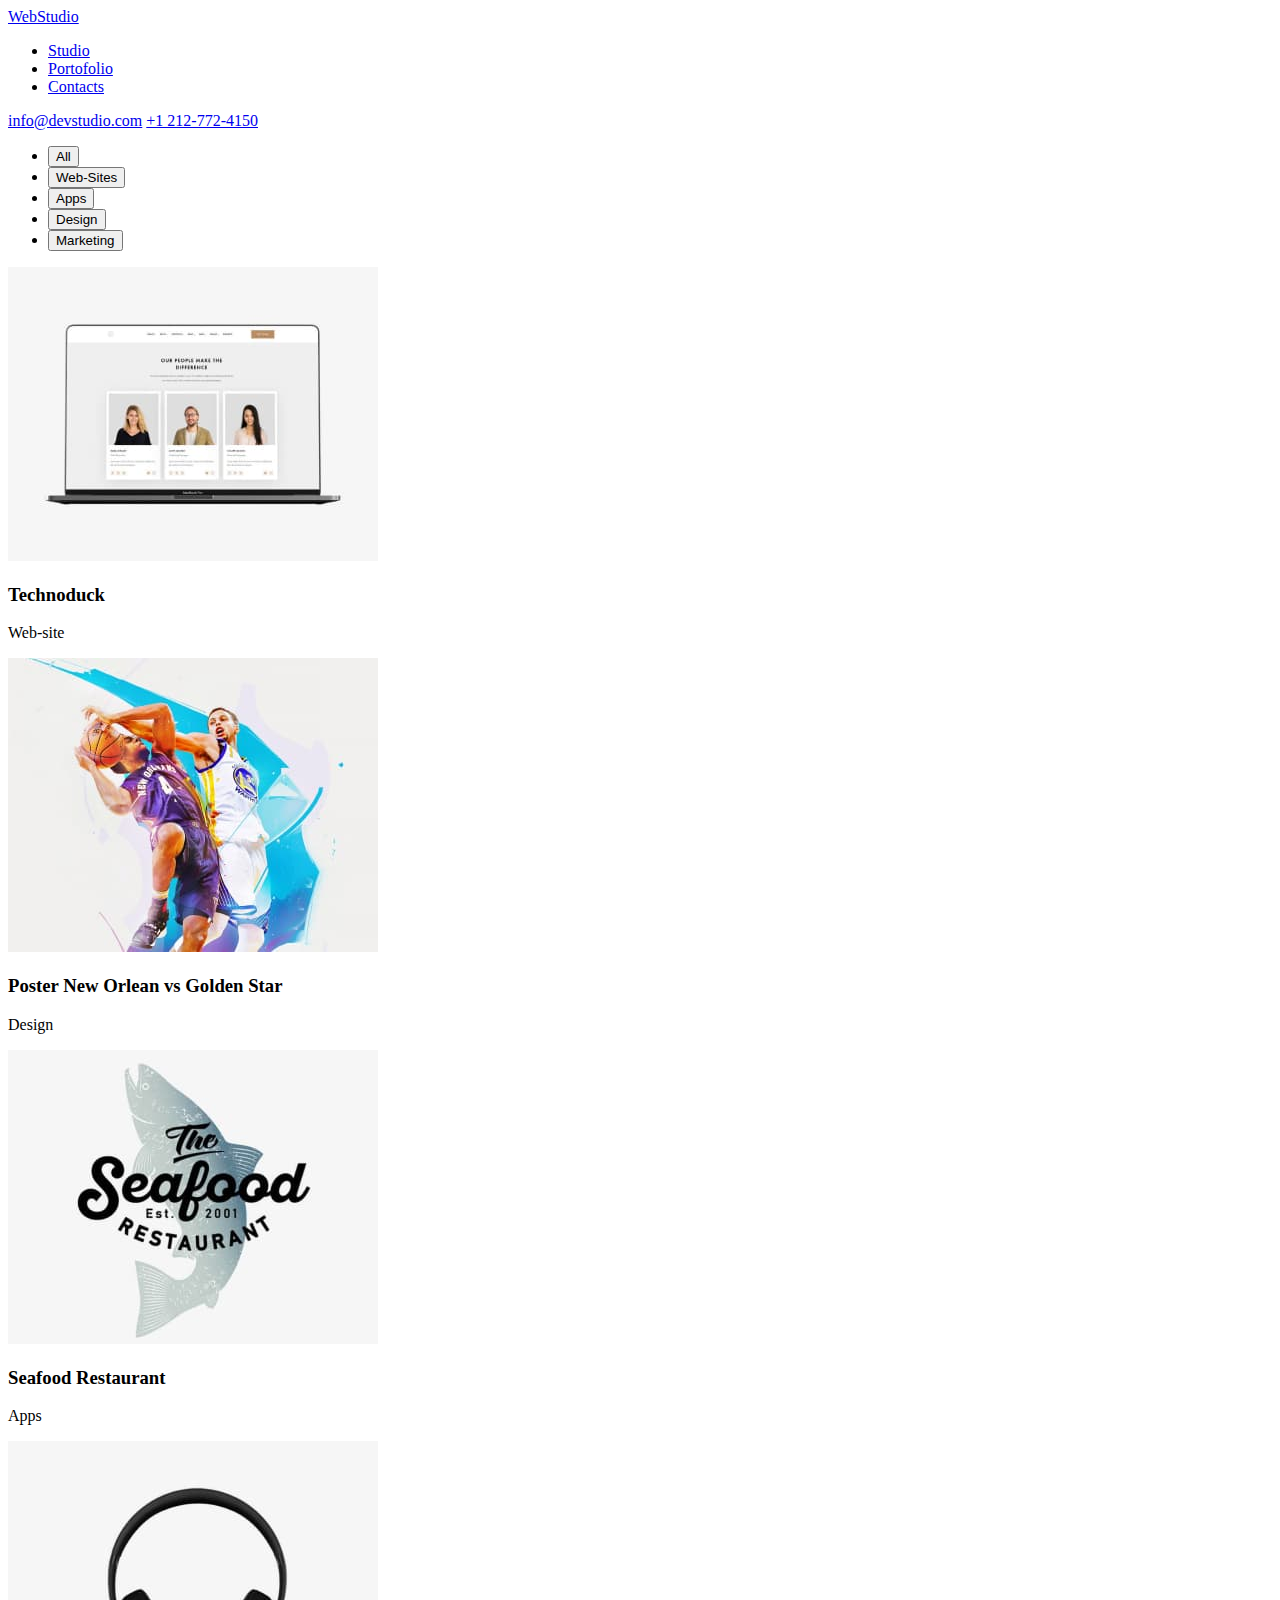
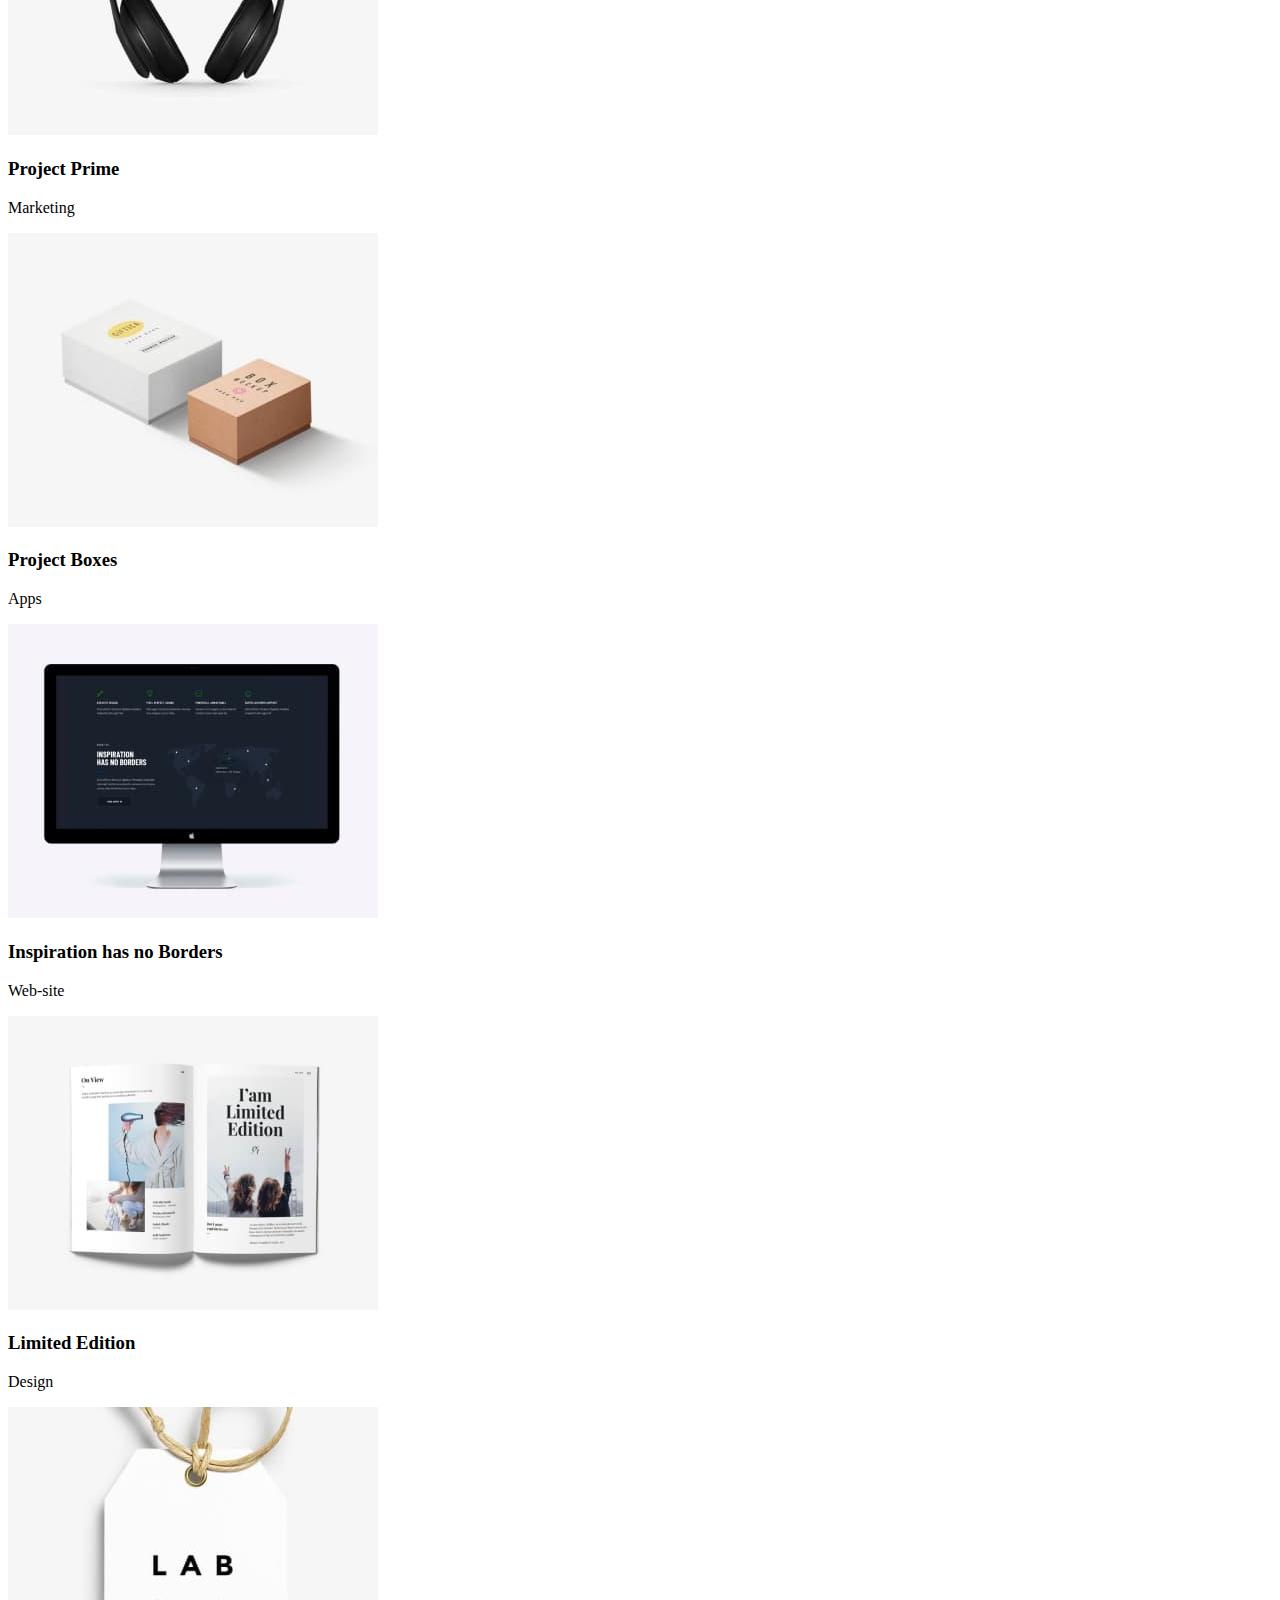
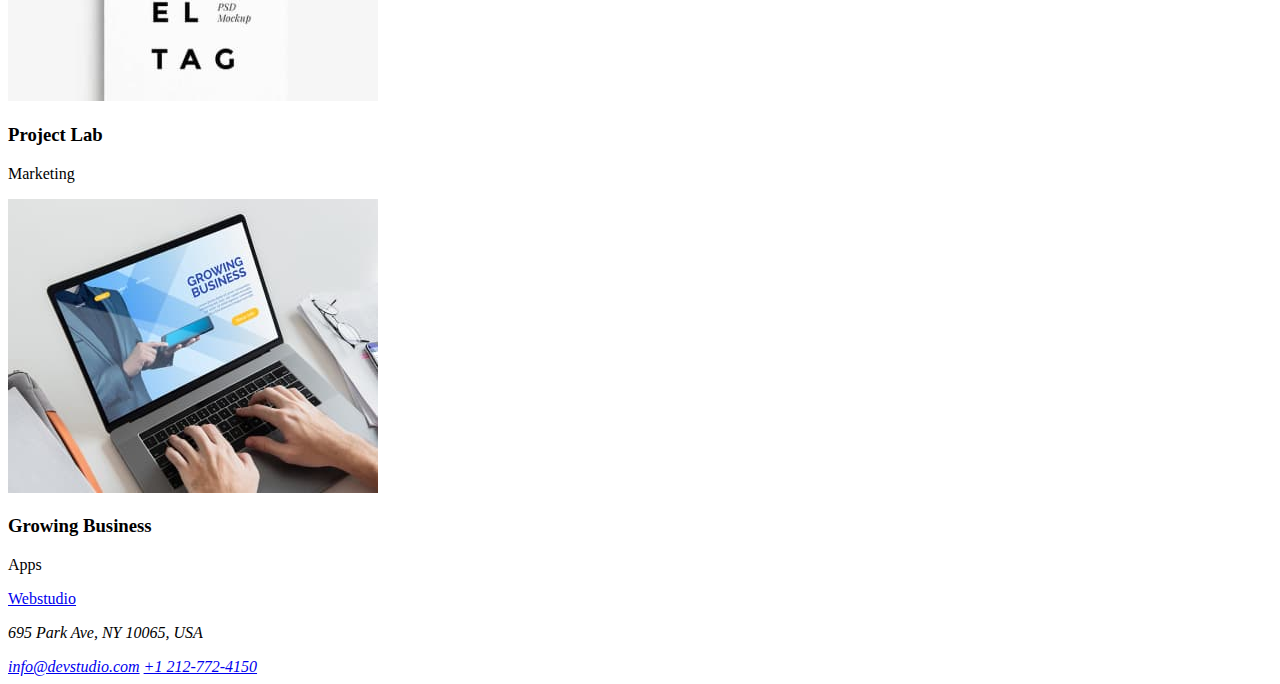
==== portofolio.html @ 6b71242d "Second HTML Mark-Up" ====
<!DOCTYPE html>
<html lang="en">
<head>
    <meta charset="UTF-8">
    <meta http-equiv="X-UA-Compatible" content="IE=edge">
    <meta name="viewport" content="width=device-width, initial-scale=1.0">
    <link rel="stylesheet" href="css/styles.css">
    <title>Portofolio</title>
</head>
<body>
    <header>
        <a href="index.html">WebStudio</a>
        <nav>
            <ul>
                <li><a href="/studio.html">Studio</a></li>
                <li><a href="/portofolio.html">Portofolio</a></li>
                <li><a href="/contacts.html">Contacts</a></li>
            </ul>
        </nav>
        <a href="mailto:info@devstudio.com">info@devstudio.com</a>
        <a href="tel:+12127724150">+1 212-772-4150</a>
    </header>
    <main>
        <ul>
            <li><button type="button">All</button></li>
            <li><button type="button">Web-Sites</button></li>
            <li><button type="button">Apps</button></li>
            <li><button type="button">Design</button></li>
            <li><button type="button">Marketing</button></li>
        </ul>
        <section>
            <div>
                <img src="images/technoduck.jpg" alt="Techno Duck Web-site">
                    <h3>Technoduck</h3>
                    <p>Web-site</p>
                </img>
            </div>
            <div>
                <img src="images/poster.jpg" alt="Poster New Orlean vs Golden Star">
                    <h3>Poster New Orlean vs Golden Star</h3>
                    <p>Design</p>
                </img>
            </div>
            <div>
                <img src="images/restaurant.jpg" alt="Seafood Restaurant">
                    <h3>Seafood Restaurant</h3>
                    <p>Apps</p>
                </img>
            </div>
            <div>
                <img src="images/prime.jpg" alt="Project Prime">
                    <h3>Project Prime</h3>
                    <p>Marketing</p>
                </img>
            </div>
            <div>
                <img src="images/boxes.jpg" alt="Project Boxes">
                    <h3>Project Boxes</h3>
                    <p>Apps</p>
                </img>
            </div>
            <div>
                <img src="images/inspiration-no-borders.jpg" alt="Inspiration has no Borders">
                    <h3>Inspiration has no Borders</h3>
                    <p>Web-site</p>
                </img>
            </div>
            <div>
                <img src="images/limited-edition.jpg" alt="Limited Edition">
                    <h3>Limited Edition</h3>
                    <p>Design</p>
                </img>
            </div>
            <div>
                <img src="images/project-lab.jpg" alt="Project Lab">
                    <h3>Project Lab</h3>
                    <p>Marketing</p>
                </img>
            </div>
            <div>
                <img src="images/growing-business.jpg" alt="Growing Business">
                    <h3>Growing Business</h3>
                    <p>Apps</p>
                </img>
            </div>
        </section>
    </main>  
    <footer>
        <a href="/index.html">Webstudio</a>
        <address>
        <p>695 Park Ave, NY 10065, USA</p>
        <a href="mailto:info@devstudio.com">info@devstudio.com</a>
        <a href="tel:+12127724150">+1 212-772-4150</a>
        </address>
    </footer>  
</body>
</html >
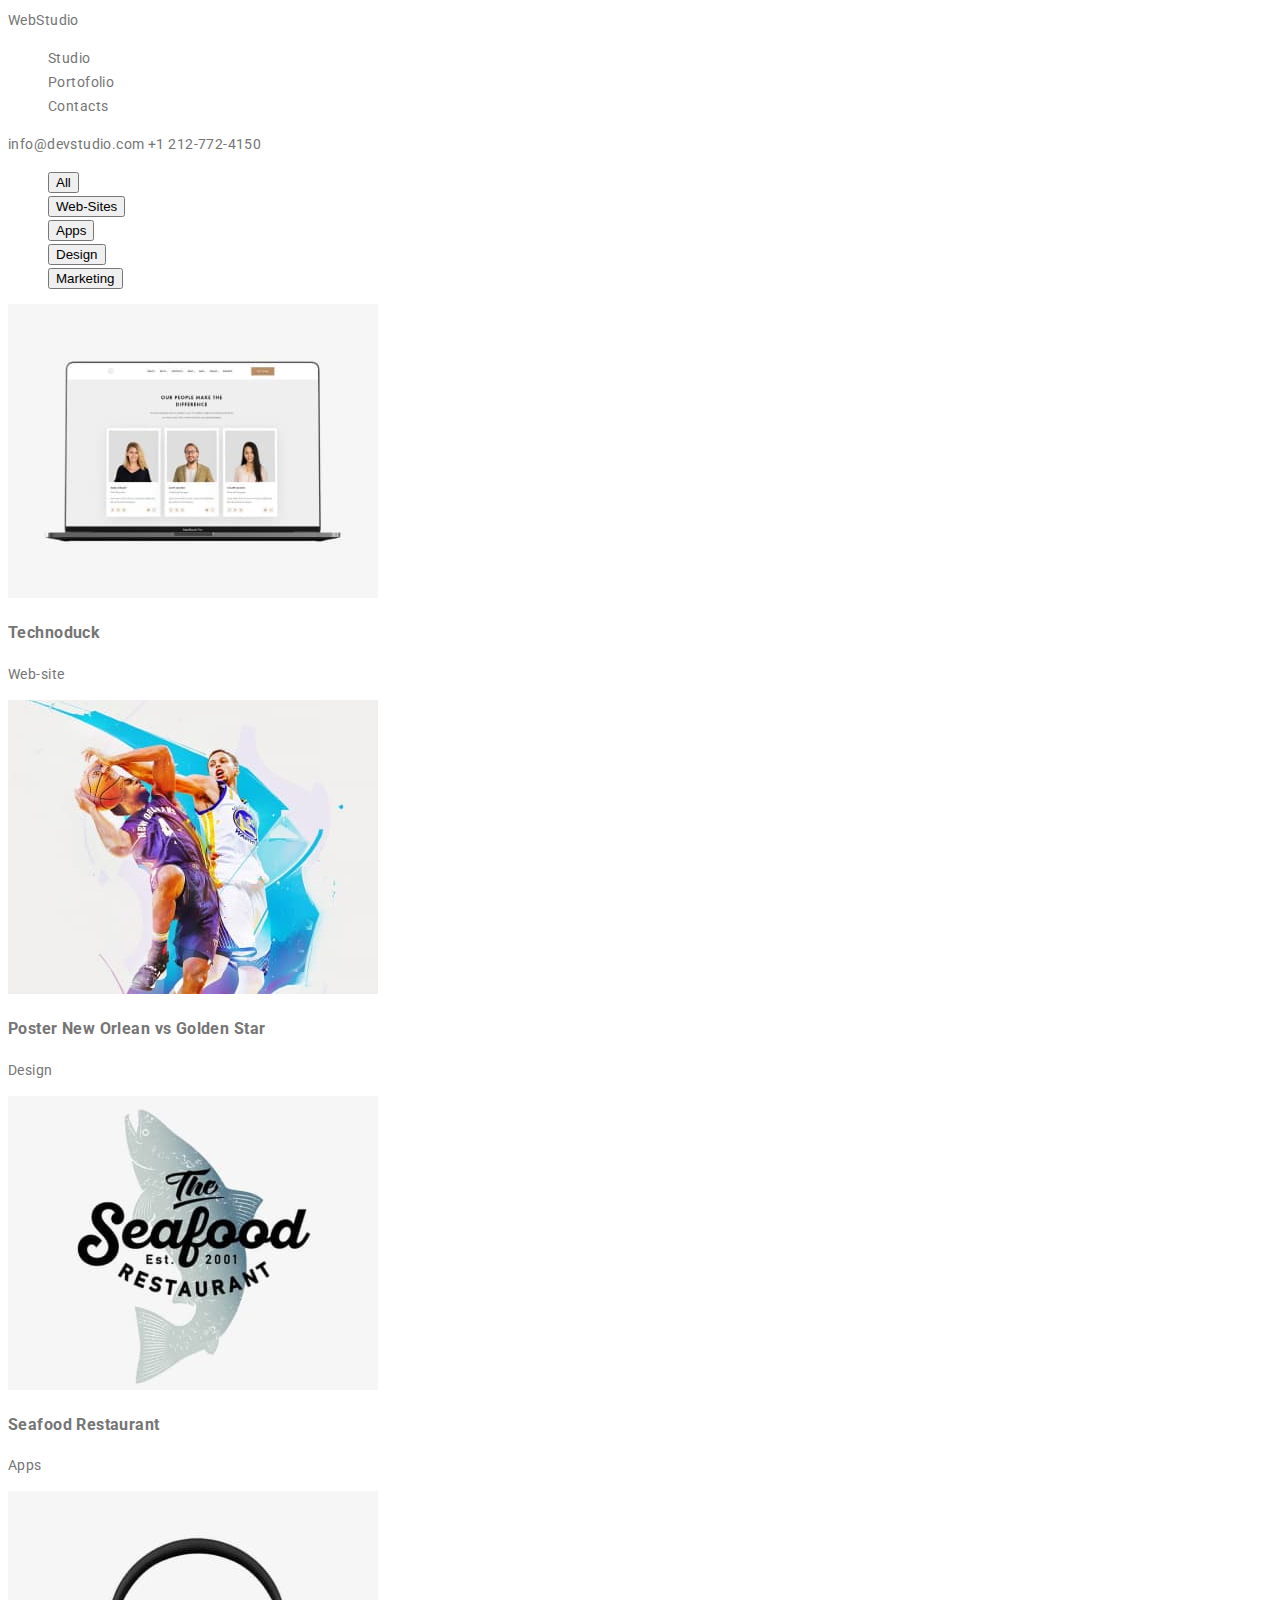
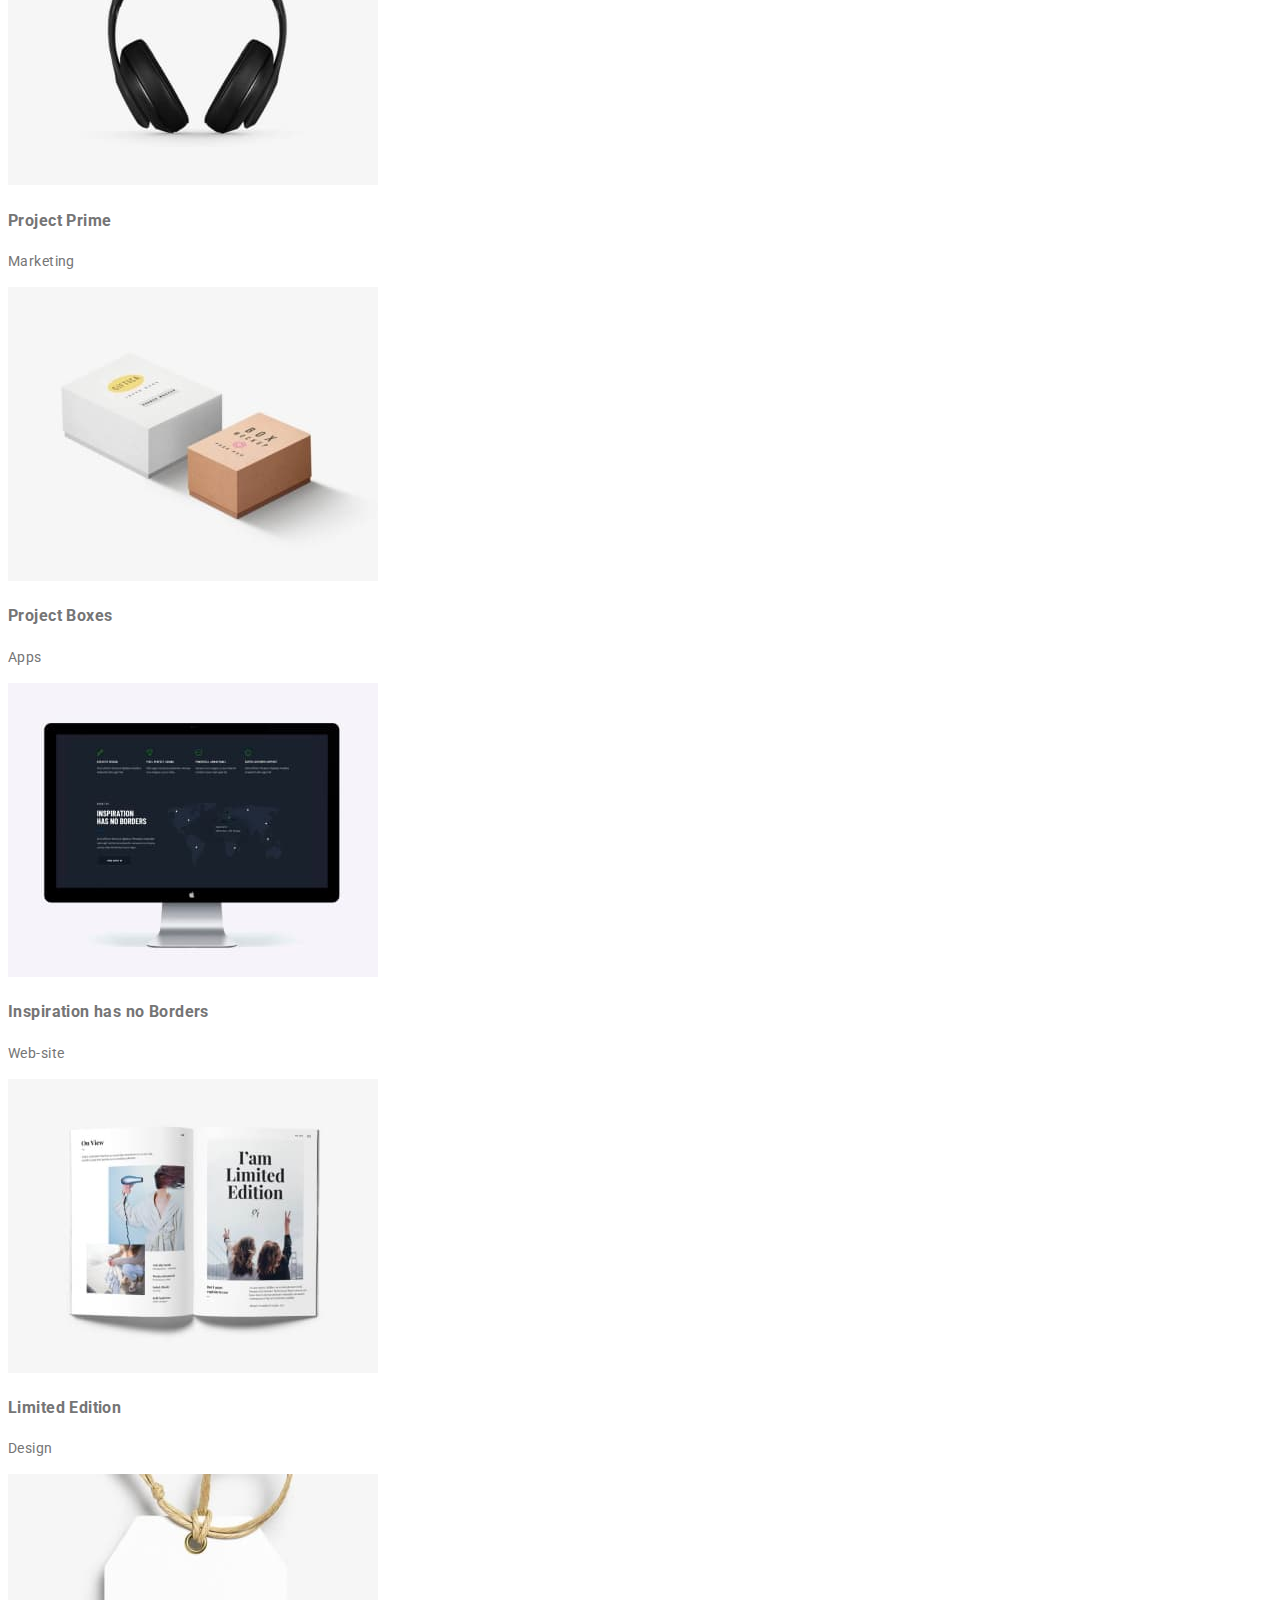
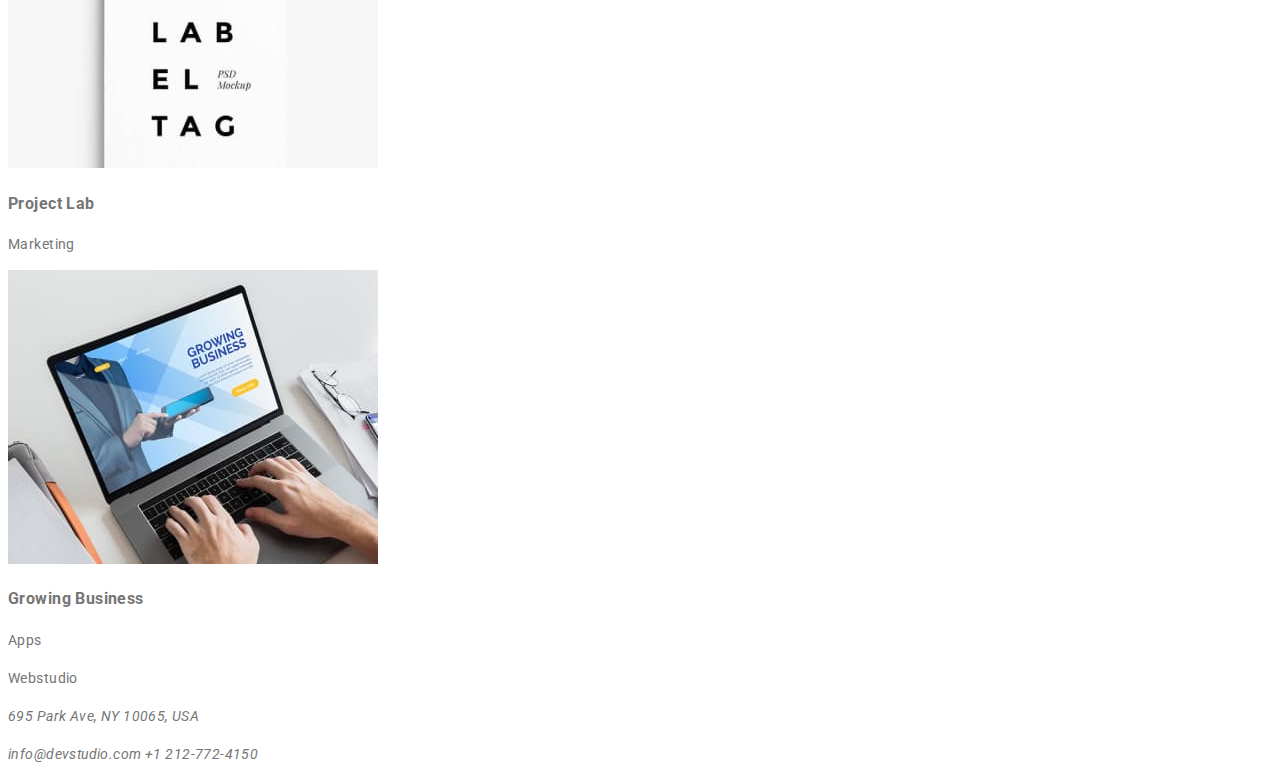
==== commit 7046b96c: "CSS Mark-Up" ====
--- a/portofolio.html
+++ b/portofolio.html
@@ -5,80 +5,83 @@
     <meta http-equiv="X-UA-Compatible" content="IE=edge">
     <meta name="viewport" content="width=device-width, initial-scale=1.0">
     <link rel="stylesheet" href="css/styles.css">
+    <link rel="preconnect" href="https://fonts.googleapis.com">
+    <link rel="preconnect" href="https://fonts.gstatic.com" crossorigin>
+    <link href="https://fonts.googleapis.com/css2?family=Raleway:wght@700&family=Roboto:wght@400;500;700;900&display=swap" rel="stylesheet">
     <title>Portofolio</title>
 </head>
 <body>
     <header>
-        <a href="index.html">WebStudio</a>
+        <a class="link logo-link" href="index.html" >WebStudio</a>
         <nav>
-            <ul>
-                <li><a href="/studio.html">Studio</a></li>
-                <li><a href="/portofolio.html">Portofolio</a></li>
-                <li><a href="/contacts.html">Contacts</a></li>
+            <ul class="list nav-list">
+                <li><a class="link nav-link" href="/studio.html" >Studio</a></li>
+                <li><a class="link nav-link" href="/portofolio.html" >Portofolio</a></li>
+                <li><a class="link nav-link" href="/contacts.html" >Contacts</a></li>
             </ul>
         </nav>
-        <a href="mailto:info@devstudio.com">info@devstudio.com</a>
-        <a href="tel:+12127724150">+1 212-772-4150</a>
+        <a class="link header-email-link " href="mailto:info@devstudio.com" >info@devstudio.com</a>
+        <a class="link header-phone-link" href="tel:+12127724150" >+1 212-772-4150</a>
     </header>
     <main>
-        <ul>
-            <li><button type="button">All</button></li>
-            <li><button type="button">Web-Sites</button></li>
-            <li><button type="button">Apps</button></li>
-            <li><button type="button">Design</button></li>
-            <li><button type="button">Marketing</button></li>
+        <ul class="list filter-list">
+            <li><button type="button filter-button">All</button></li>
+            <li><button type="button filter-button">Web-Sites</button></li>
+            <li><button type="button filter-button">Apps</button></li>
+            <li><button type="button filter-button">Design</button></li>
+            <li><button type="button filter-button">Marketing</button></li>
         </ul>
         <section>
             <div>
-                <img src="images/technoduck.jpg" alt="Techno Duck Web-site">
+                <img src="images/technoduck.jpg" alt="Techno Duck Web-site" width="370">
                     <h3>Technoduck</h3>
                     <p>Web-site</p>
                 </img>
             </div>
             <div>
-                <img src="images/poster.jpg" alt="Poster New Orlean vs Golden Star">
+                <img src="images/poster.jpg" alt="Poster New Orlean vs Golden Star" width="370" height="294">
                     <h3>Poster New Orlean vs Golden Star</h3>
                     <p>Design</p>
                 </img>
             </div>
             <div>
-                <img src="images/restaurant.jpg" alt="Seafood Restaurant">
+                <img src="images/restaurant.jpg" alt="Seafood Restaurant" width="370" height="294">
                     <h3>Seafood Restaurant</h3>
                     <p>Apps</p>
                 </img>
             </div>
             <div>
-                <img src="images/prime.jpg" alt="Project Prime">
+                <img src="images/prime.jpg" alt="Project Prime" width="370" height="294">
                     <h3>Project Prime</h3>
                     <p>Marketing</p>
                 </img>
             </div>
             <div>
-                <img src="images/boxes.jpg" alt="Project Boxes">
+                <img src="images/boxes.jpg" alt="Project Boxes" width="370" height="294">
                     <h3>Project Boxes</h3>
                     <p>Apps</p>
                 </img>
             </div>
             <div>
-                <img src="images/inspiration-no-borders.jpg" alt="Inspiration has no Borders">
+                <img src="images/inspiration-no-borders.jpg" alt="Inspiration has no Borders" width="370" height="294">
                     <h3>Inspiration has no Borders</h3>
                     <p>Web-site</p>
                 </img>
             </div>
             <div>
-                <img src="images/limited-edition.jpg" alt="Limited Edition">
+                <img src="images/limited-edition.jpg" alt="Limited Edition" width="370" height="294">
                     <h3>Limited Edition</h3>
                     <p>Design</p>
                 </img>
             </div>
             <div>
-                <img src="images/project-lab.jpg" alt="Project Lab">
+                <img src="images/project-lab.jpg" alt="Project Lab" width="370" height="294">
                     <h3>Project Lab</h3>
                     <p>Marketing</p>
                 </img>
             </div>
             <div>
-                <img src="images/growing-business.jpg" alt="Growing Business">
+                <img src="images/growing-business.jpg" alt="Growing Business" width="370" height="294">
                     <h3>Growing Business</h3>
                     <p>Apps</p>
                 </img>
@@ -86,12 +89,12 @@
         </section>
     </main>  
     <footer>
-        <a href="/index.html">Webstudio</a>
+        <a class="link logo-link" href="/index.html">Webstudio</a>
         <address>
         <p>695 Park Ave, NY 10065, USA</p>
-        <a href="mailto:info@devstudio.com">info@devstudio.com</a>
-        <a href="tel:+12127724150">+1 212-772-4150</a>
+        <a class="link footer-email-link" href="mailto:info@devstudio.com" class="email-link">info@devstudio.com</a>
+        <a class="link footer-phone-link" href="tel:+12127724150" class="phone-link">+1 212-772-4150</a>
         </address>
-    </footer>  
+    </footer>
 </body>
 </html >--- a/css/styles.css
+++ b/css/styles.css
@@ -0,0 +1,32 @@
+body {
+    background-color: #ffffff;
+    font-family: 'Roboto';
+    font-style: normal;
+    font-weight: 400;
+    font-size: 14px;
+    line-height: 24px;
+    letter-spacing: 0.03em;
+    color: #757575;
+}
+
+ .link:hover, 
+ .link:focus {
+    color: #2196F3;
+ }
+
+ .link {
+    text-decoration: none;
+    color:#757575;
+ }
+
+ .list {
+    list-style-type:none ;
+ }
+
+ .filter-button {
+    width: 120px;
+    height: 38px;
+    background-color:#F5F4FA ;
+    border-radius: 4px;
+ }
+
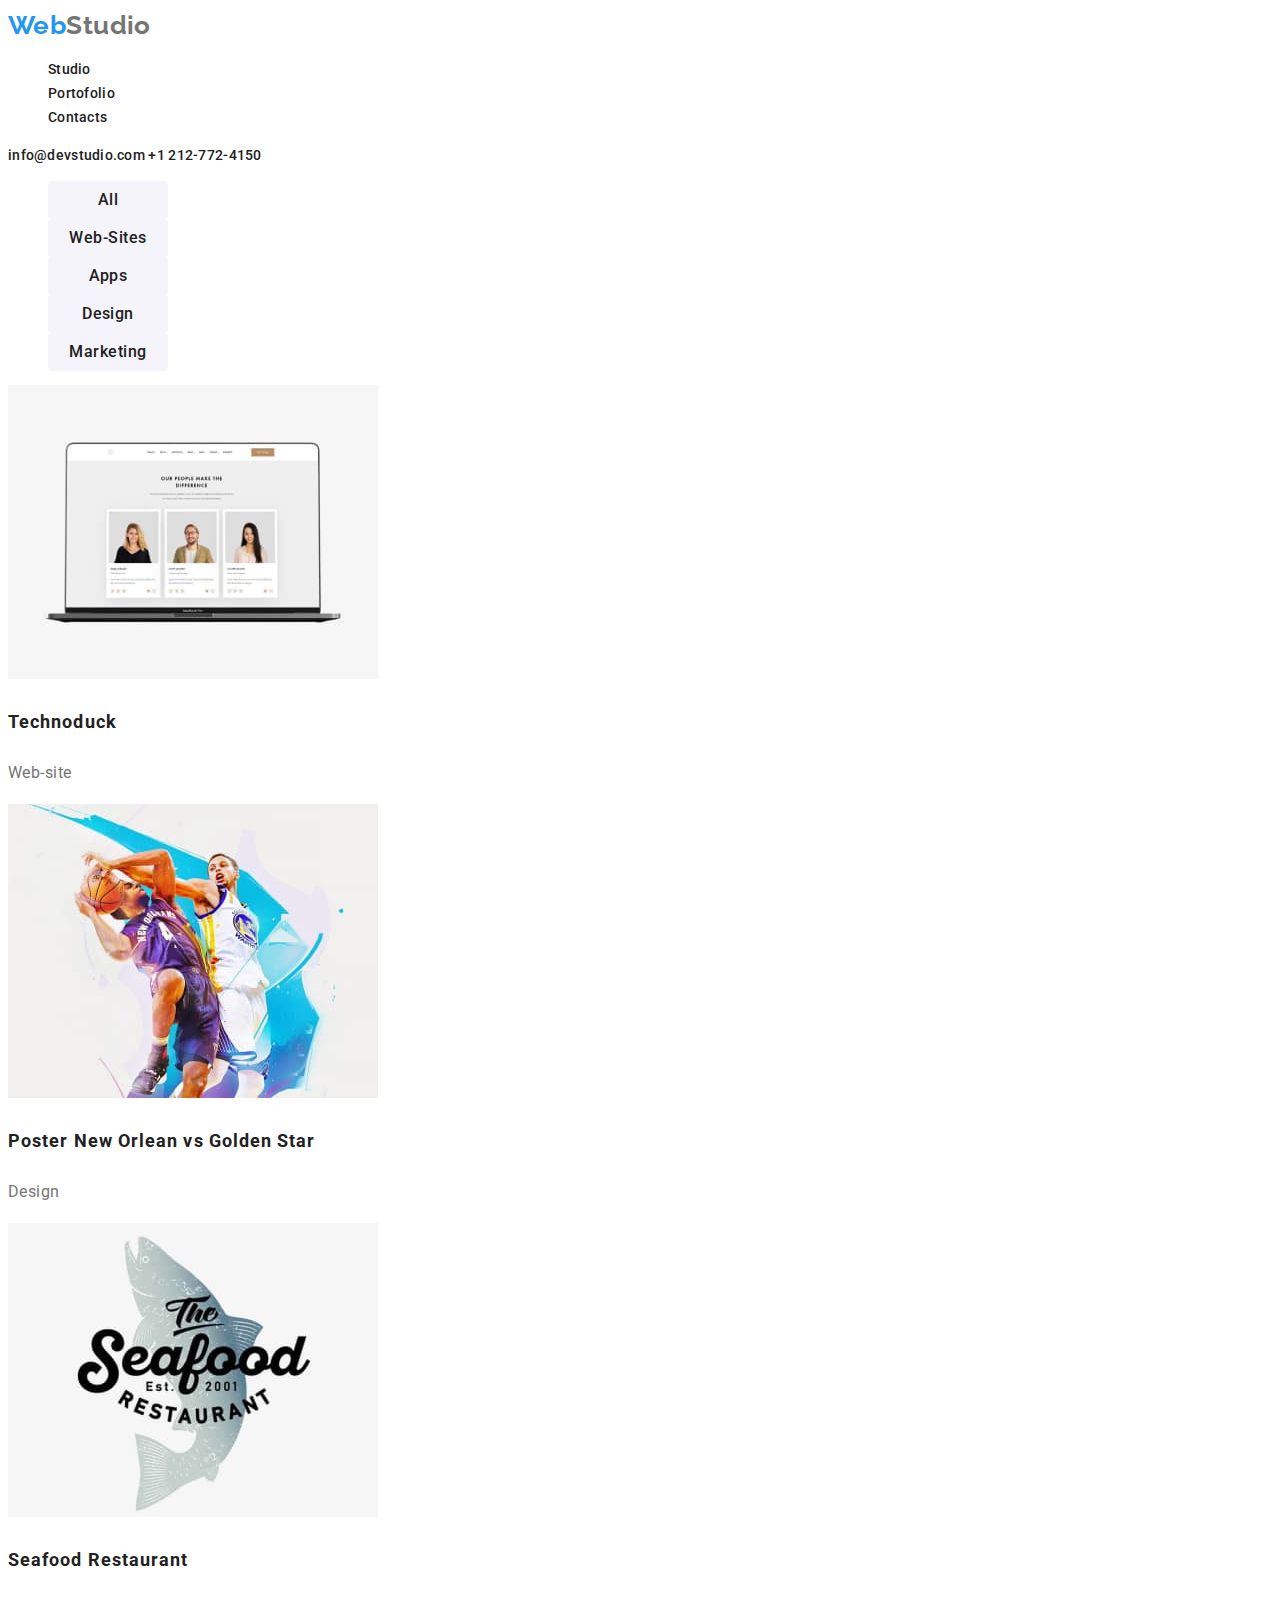
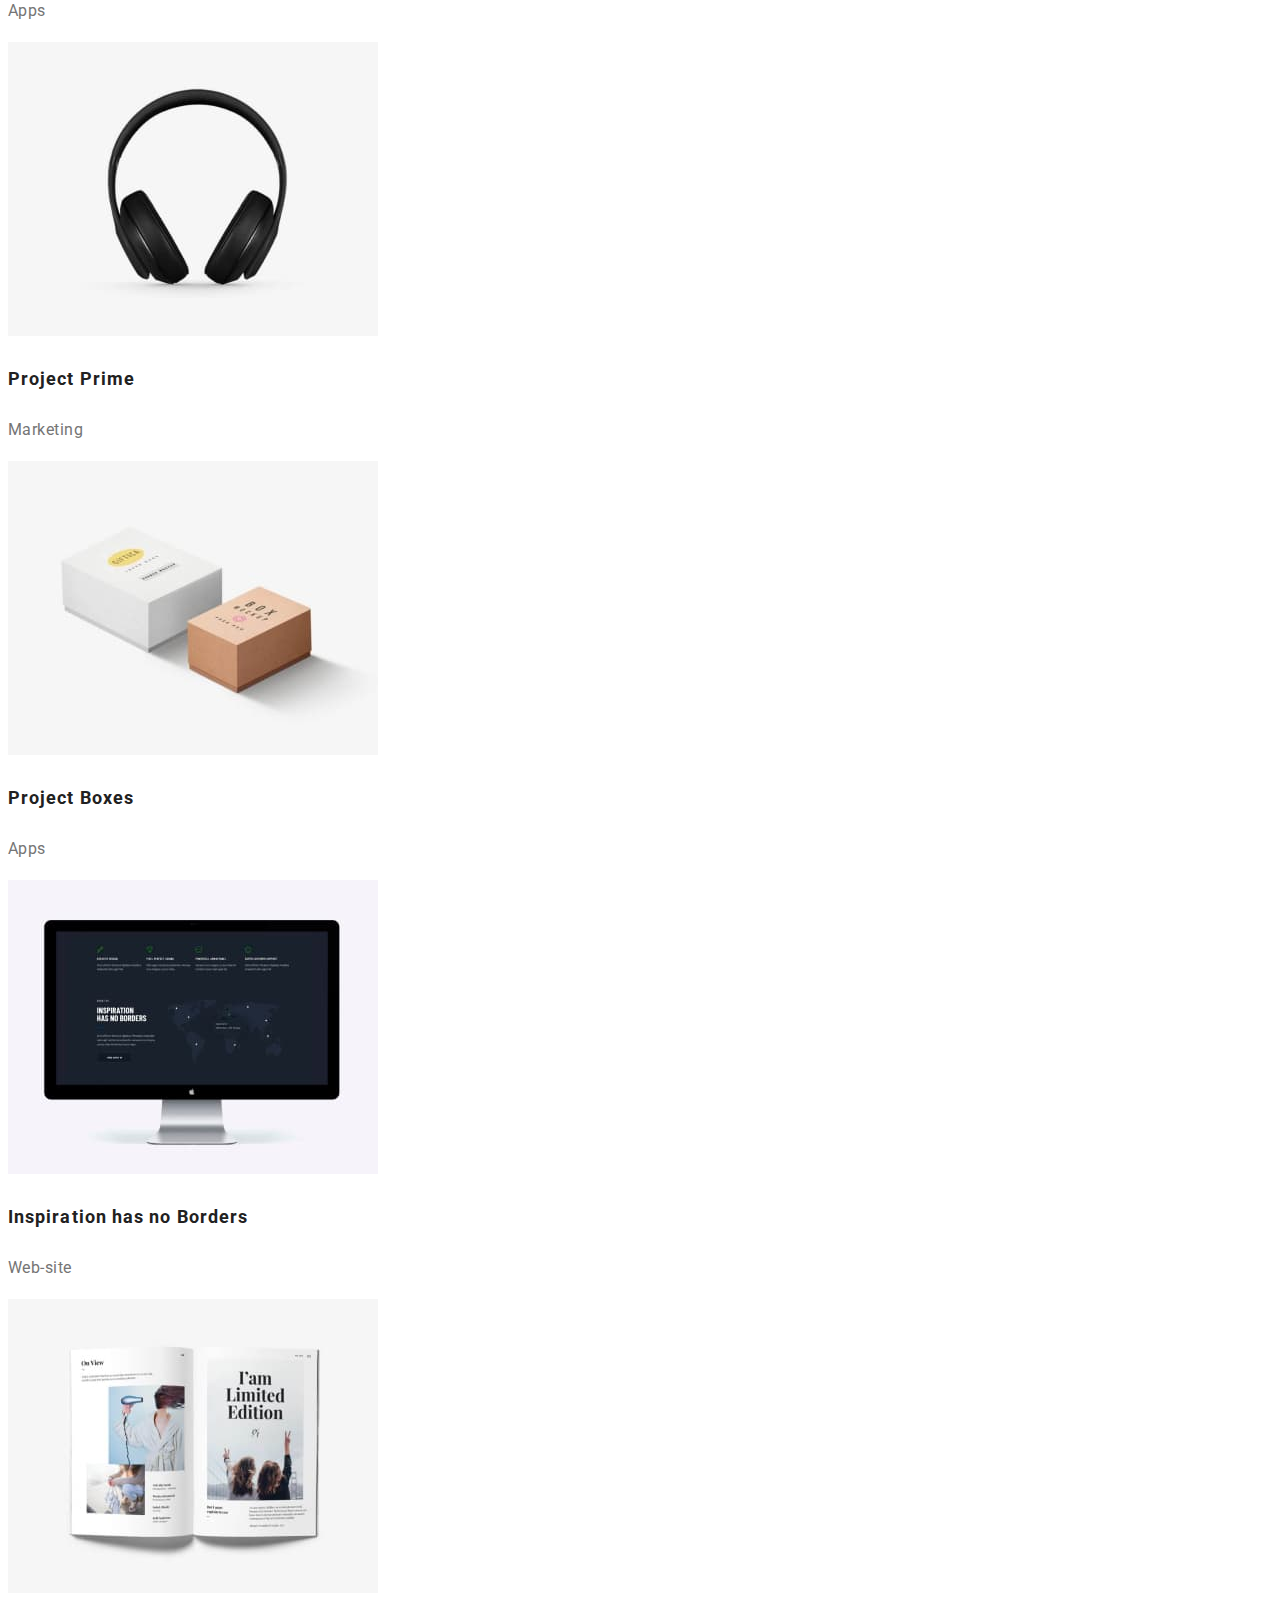
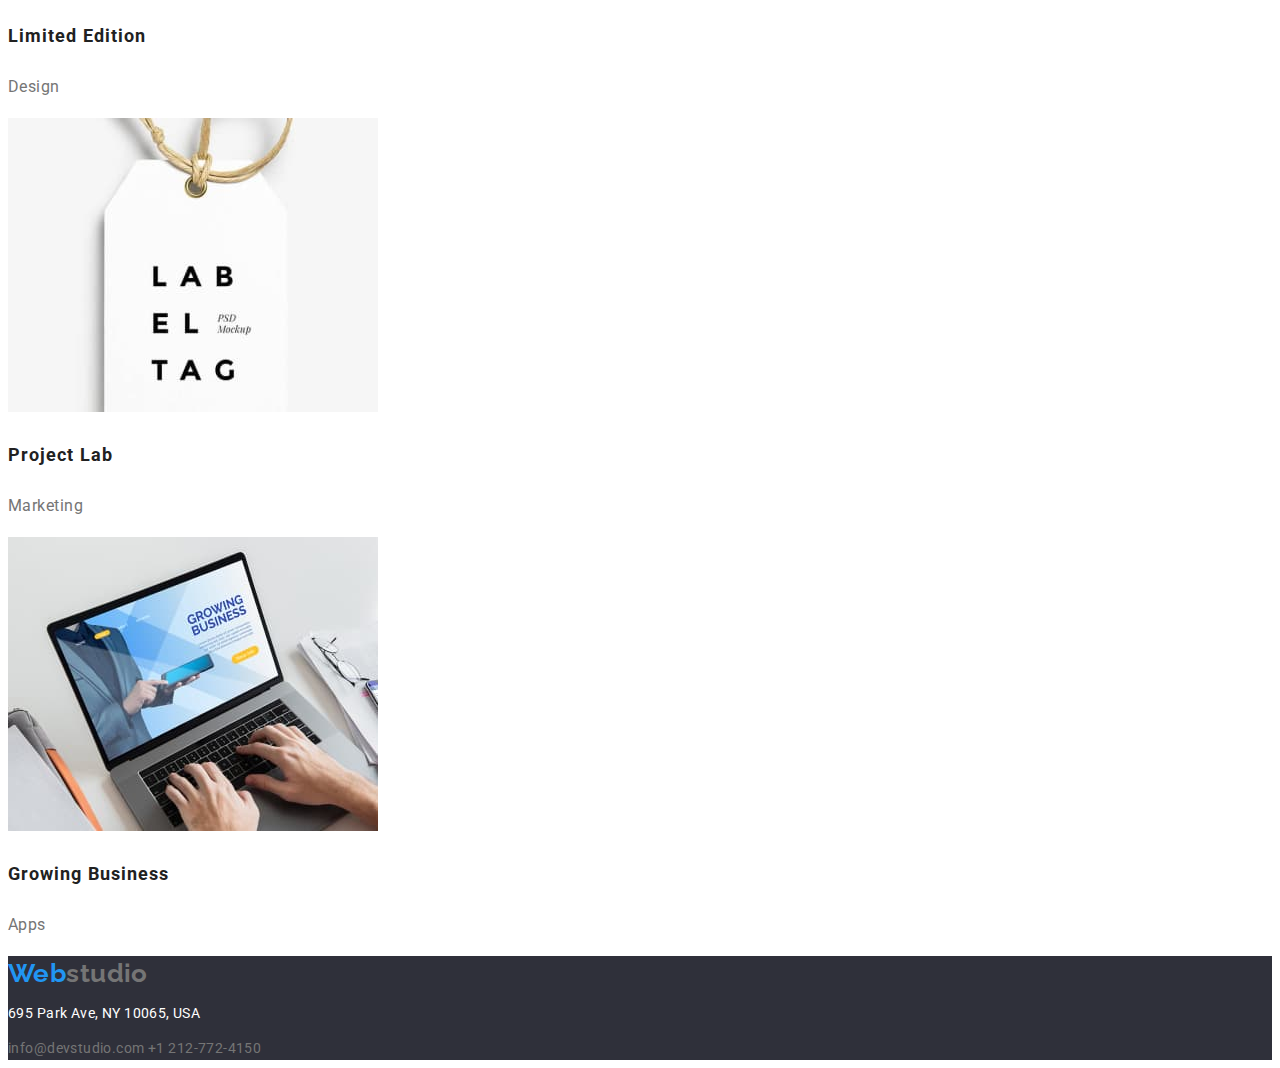
==== commit 0a650b89: "CSS Done" ====
--- a/portofolio.html
+++ b/portofolio.html
@@ -12,7 +12,7 @@
 </head>
 <body>
     <header>
-        <a class="link logo-link" href="index.html" >WebStudio</a>
+        <a class="link logo-link" href="index.html" ><span>Web</span>Studio</a>
         <nav>
             <ul class="list nav-list">
                 <li><a class="link nav-link" href="/studio.html" >Studio</a></li>
@@ -25,73 +25,73 @@
     </header>
     <main>
         <ul class="list filter-list">
-            <li><button type="button filter-button">All</button></li>
-            <li><button type="button filter-button">Web-Sites</button></li>
-            <li><button type="button filter-button">Apps</button></li>
-            <li><button type="button filter-button">Design</button></li>
-            <li><button type="button filter-button">Marketing</button></li>
+            <li><button type="button" class="filter-button">All</button></li>
+            <li><button type="button" class="filter-button">Web-Sites</button></li>
+            <li><button type="button" class="filter-button">Apps</button></li>
+            <li><button type="button" class="filter-button">Design</button></li>
+            <li><button type="button" class="filter-button">Marketing</button></li>
         </ul>
         <section>
             <div>
                 <img src="images/technoduck.jpg" alt="Techno Duck Web-site" width="370">
-                    <h3>Technoduck</h3>
-                    <p>Web-site</p>
+                    <h3 class="project-name">Technoduck</h3>
+                    <p class="project-type">Web-site</p>
                 </img>
             </div>
             <div>
                 <img src="images/poster.jpg" alt="Poster New Orlean vs Golden Star" width="370" height="294">
-                    <h3>Poster New Orlean vs Golden Star</h3>
-                    <p>Design</p>
+                    <h3 class="project-name">Poster New Orlean vs Golden Star</h3>
+                    <p class="project-type">Design</p>
                 </img>
             </div>
             <div>
                 <img src="images/restaurant.jpg" alt="Seafood Restaurant" width="370" height="294">
-                    <h3>Seafood Restaurant</h3>
-                    <p>Apps</p>
+                    <h3 class="project-name">Seafood Restaurant</h3>
+                    <p class="project-type">Apps</p>
                 </img>
             </div>
             <div>
                 <img src="images/prime.jpg" alt="Project Prime" width="370" height="294">
-                    <h3>Project Prime</h3>
-                    <p>Marketing</p>
+                    <h3 class="project-name">Project Prime</h3>
+                    <p class="project-type">Marketing</p>
                 </img>
             </div>
             <div>
                 <img src="images/boxes.jpg" alt="Project Boxes" width="370" height="294">
-                    <h3>Project Boxes</h3>
-                    <p>Apps</p>
+                    <h3 class="project-name">Project Boxes</h3>
+                    <p class="project-type">Apps</p>
                 </img>
             </div>
             <div>
                 <img src="images/inspiration-no-borders.jpg" alt="Inspiration has no Borders" width="370" height="294">
-                    <h3>Inspiration has no Borders</h3>
-                    <p>Web-site</p>
+                    <h3 class="project-name">Inspiration has no Borders</h3>
+                    <p class="project-type">Web-site</p>
                 </img>
             </div>
             <div>
                 <img src="images/limited-edition.jpg" alt="Limited Edition" width="370" height="294">
-                    <h3>Limited Edition</h3>
-                    <p>Design</p>
+                    <h3 class="project-name">Limited Edition</h3>
+                    <p class="project-type">Design</p>
                 </img>
             </div>
             <div>
                 <img src="images/project-lab.jpg" alt="Project Lab" width="370" height="294">
-                    <h3>Project Lab</h3>
-                    <p>Marketing</p>
+                    <h3 class="project-name">Project Lab</h3>
+                    <p class="project-type">Marketing</p>
                 </img>
             </div>
             <div>
                 <img src="images/growing-business.jpg" alt="Growing Business" width="370" height="294">
-                    <h3>Growing Business</h3>
-                    <p>Apps</p>
+                    <h3 class="project-name">Growing Business</h3>
+                    <p class="project-type">Apps</p>
                 </img>
             </div>
         </section>
     </main>  
-    <footer>
-        <a class="link logo-link" href="/index.html">Webstudio</a>
+    <footer class="main-footer">
+        <a class="link logo-link" href="/index.html"><span>Web</span>studio</a>
         <address>
-        <p>695 Park Ave, NY 10065, USA</p>
+        <p class="adress-location">695 Park Ave, NY 10065, USA</p>
         <a class="link footer-email-link" href="mailto:info@devstudio.com" class="email-link">info@devstudio.com</a>
         <a class="link footer-phone-link" href="tel:+12127724150" class="phone-link">+1 212-772-4150</a>
         </address>
--- a/css/styles.css
+++ b/css/styles.css
@@ -1,6 +1,6 @@
 body {
     background-color: #ffffff;
-    font-family: 'Roboto';
+    font-family: 'Roboto','Raleway', sans-serif;
     font-style: normal;
     font-weight: 400;
     font-size: 14px;
@@ -28,5 +28,169 @@
     height: 38px;
     background-color:#F5F4FA ;
     border-radius: 4px;
+    cursor:pointer;
+    border:4px;
+    font-family: 'Roboto';
+    font-style: normal;
+    font-weight: 500;
+    font-size: 16px;
+    line-height: 26px;
+    text-align: center;
+    letter-spacing: 0.03em;
+    color: #212121;
  }
 
+.filter-button:hover,
+.filter-button:focus,
+.filter-button:active {
+   background-color: #2196F3;
+   color:#ffffff; 
+}
+
+.request-button {
+   background-color:#2196F3;
+   color:#ffffff;
+   cursor:pointer;
+}
+
+.logo-link {
+   font-family: 'Raleway';
+   font-style: normal;
+   font-weight: 700;
+   font-size: 26px;
+   line-height:1.36;
+}
+
+.logo-link span {
+   color:#2196F3;
+}
+
+.description-list-title{
+   font-family: 'Roboto';
+   font-style: normal;
+   font-weight: 700;
+   font-size: 14px;
+   line-height: 1.14;
+   letter-spacing: 0.03em;
+   text-transform: uppercase;
+   color: #212121;
+}
+
+.description-list-par {
+   font-family: 'Roboto';
+   font-style: normal;
+   font-weight: 400;
+   font-size: 14px;
+   line-height: 1.71;
+   letter-spacing: 0.03em;
+   color: #757575;
+}
+
+.description-we-do {
+   font-family: 'Roboto';
+   font-style: normal;
+   font-weight: 700;
+   font-size: 36px;
+   line-height: 1.16;
+   text-align: center;
+   letter-spacing: 0.03em;
+}
+
+.our-team-title {
+   font-family: 'Roboto';
+   font-style: normal;
+   font-weight: 700;
+   font-size: 36px;
+   line-height: 1.16;
+   text-align: center;
+   letter-spacing: 0.03em;
+}
+
+.team-name {
+   font-family: 'Roboto';
+   font-style: normal;
+   font-weight: 500;
+   font-size: 16px;
+   line-height: 1.18;
+   letter-spacing: 0.03em;
+}
+
+.team-role {
+   font-family: 'Roboto';
+   font-style: normal;
+   font-weight: 400;
+   font-size: 16px;
+   line-height: 1.18;
+   letter-spacing: 0.03em;
+   color: #757575;
+}
+
+.project-name {
+   font-family: 'Roboto';
+   font-style: normal;
+   font-weight: 700;
+   font-size: 18px;
+   line-height: 2;
+   letter-spacing: 0.06em;
+   color: #212121;
+}
+
+.project-type {
+   font-family: 'Roboto';
+   font-style: normal;
+   font-weight: 400;
+   font-size: 16px;
+   line-height: 1.875;
+   letter-spacing: 0.03em;
+   color: #757575;
+}
+
+.nav-link, .header-email-link, .header-phone-link {
+   font-family: 'Roboto';
+   font-style: normal;
+   font-weight: 500;
+   font-size: 14px;
+   line-height: 1.14;
+   letter-spacing: 0.02em;
+   color: #212121;
+}
+
+.adress-location {
+   font-family: 'Roboto';
+   font-style: normal;
+   font-weight: 400;
+   font-size: 14px;
+   line-height: 1.14;
+   letter-spacing: 0.03em;
+   color: #FFFFFF;
+}
+
+.main-footer {
+   background-color: #2F303A;
+}
+
+.footer-email-link , .footer-phone-link {
+   font-family: 'Roboto';
+   font-style: normal;
+   font-weight: 400;
+   font-size: 14px;
+   line-height: 16px;
+   letter-spacing: 0.03em;
+}
+
+
+.request-section-intro {
+   font-family: 'Roboto';
+   font-style: normal;
+   font-weight: 900;
+   font-size: 44px;
+   line-height: 60px;
+   text-align: center;
+   letter-spacing: 0.06em;
+   text-transform: uppercase;
+   color: #FFFFFF;
+}
+
+.request-section {
+   background-color: #2F303A;
+}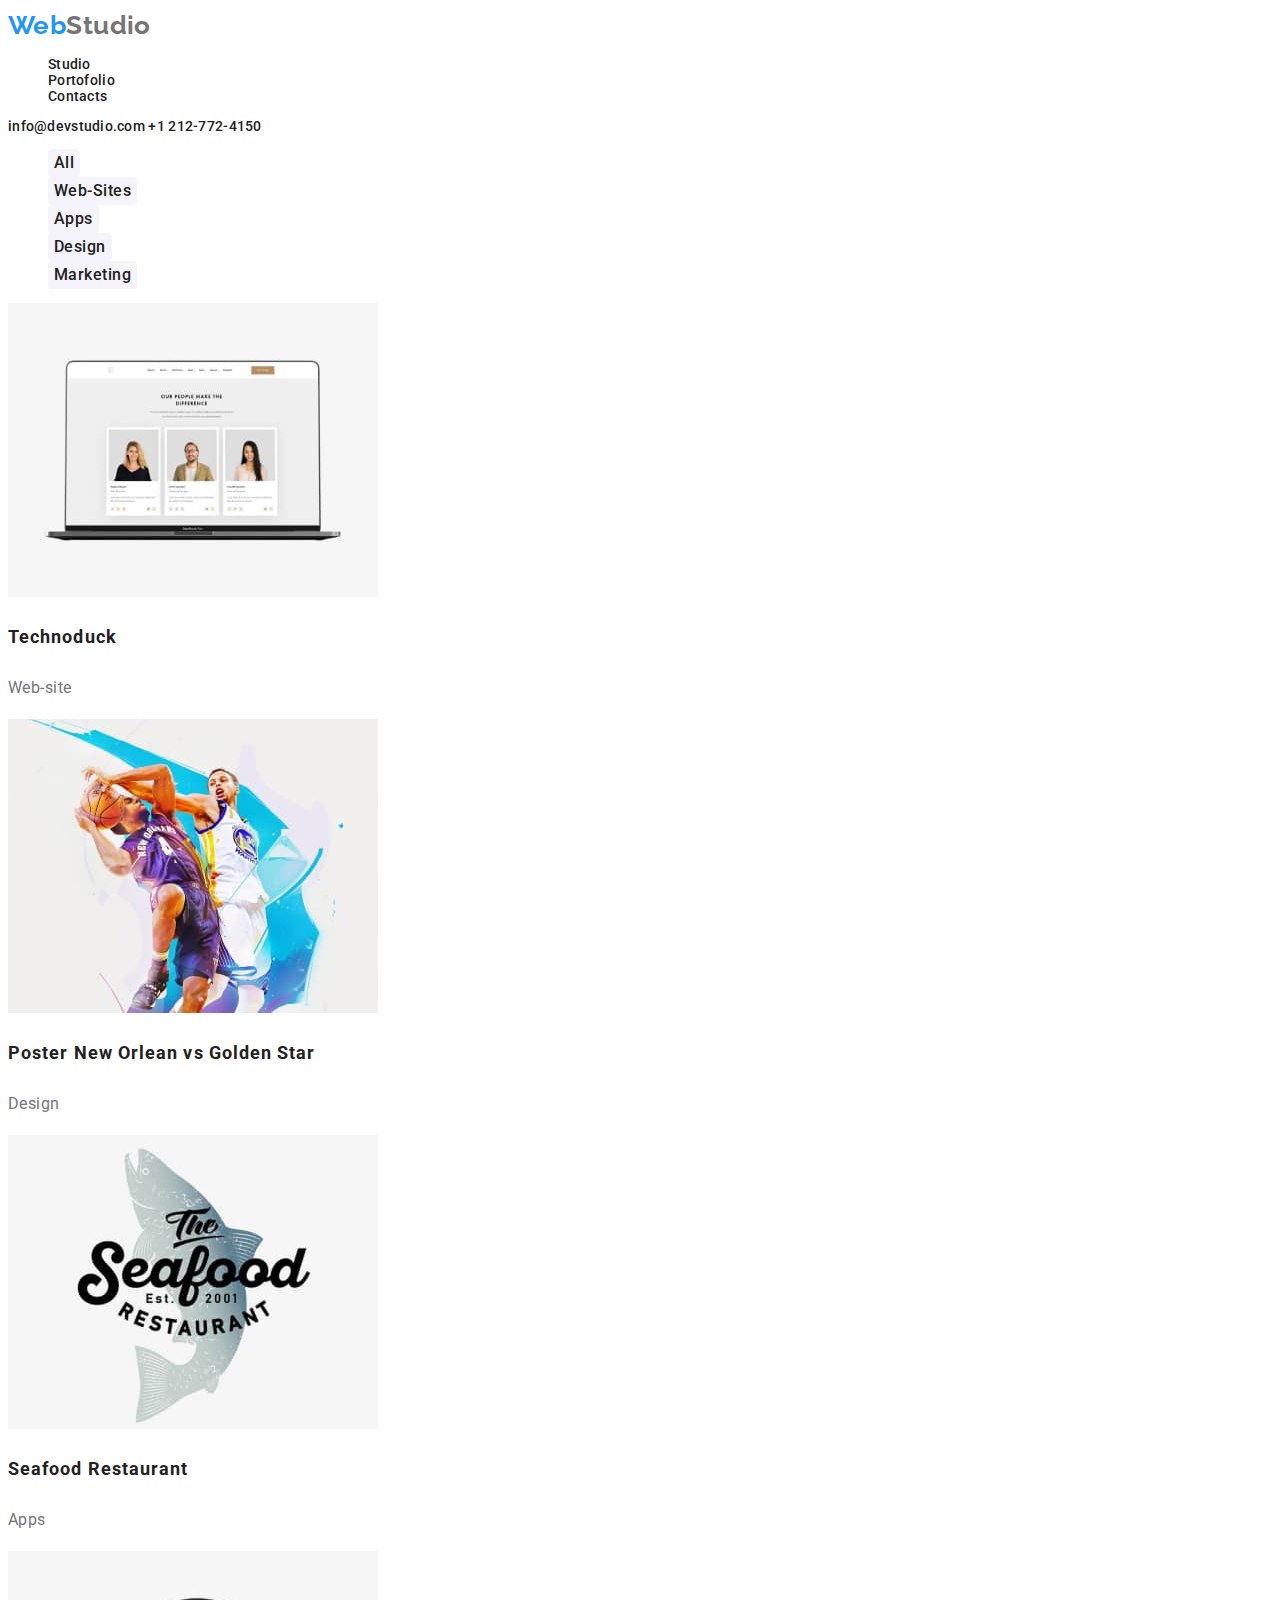
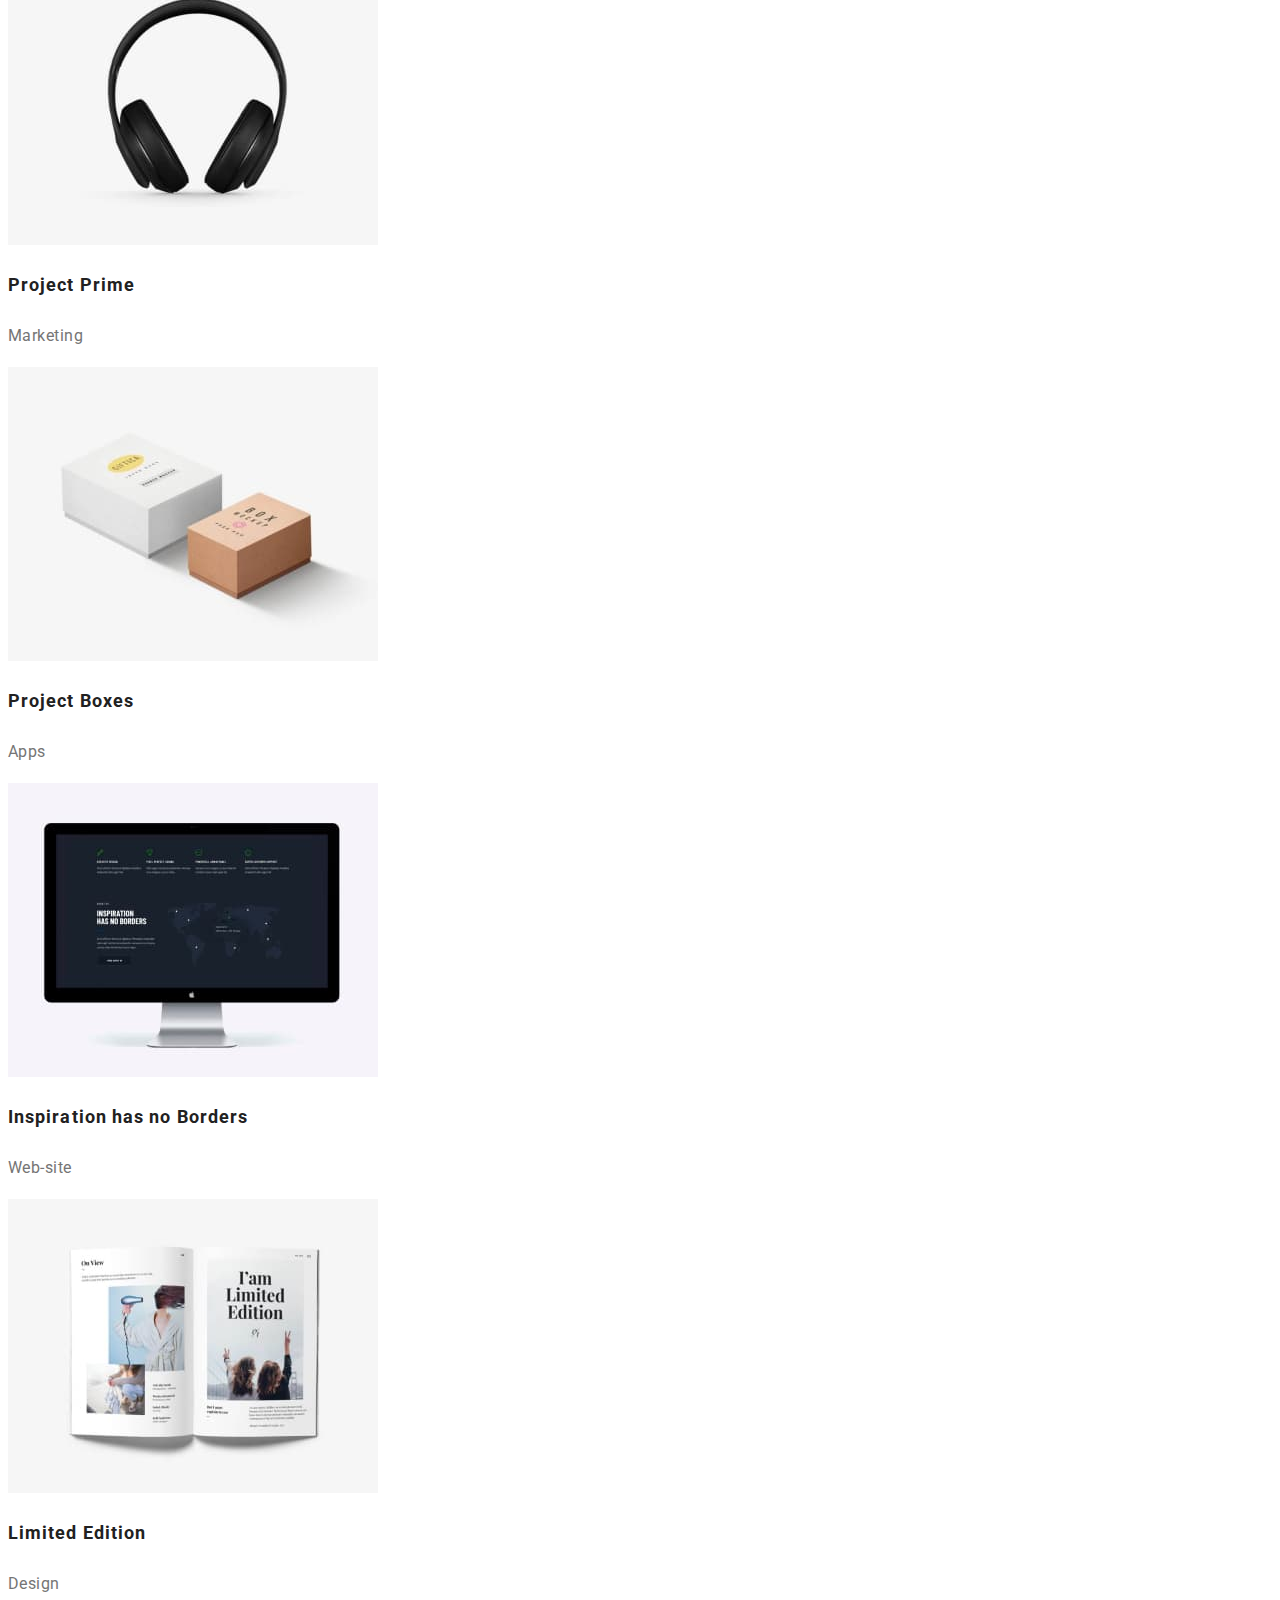
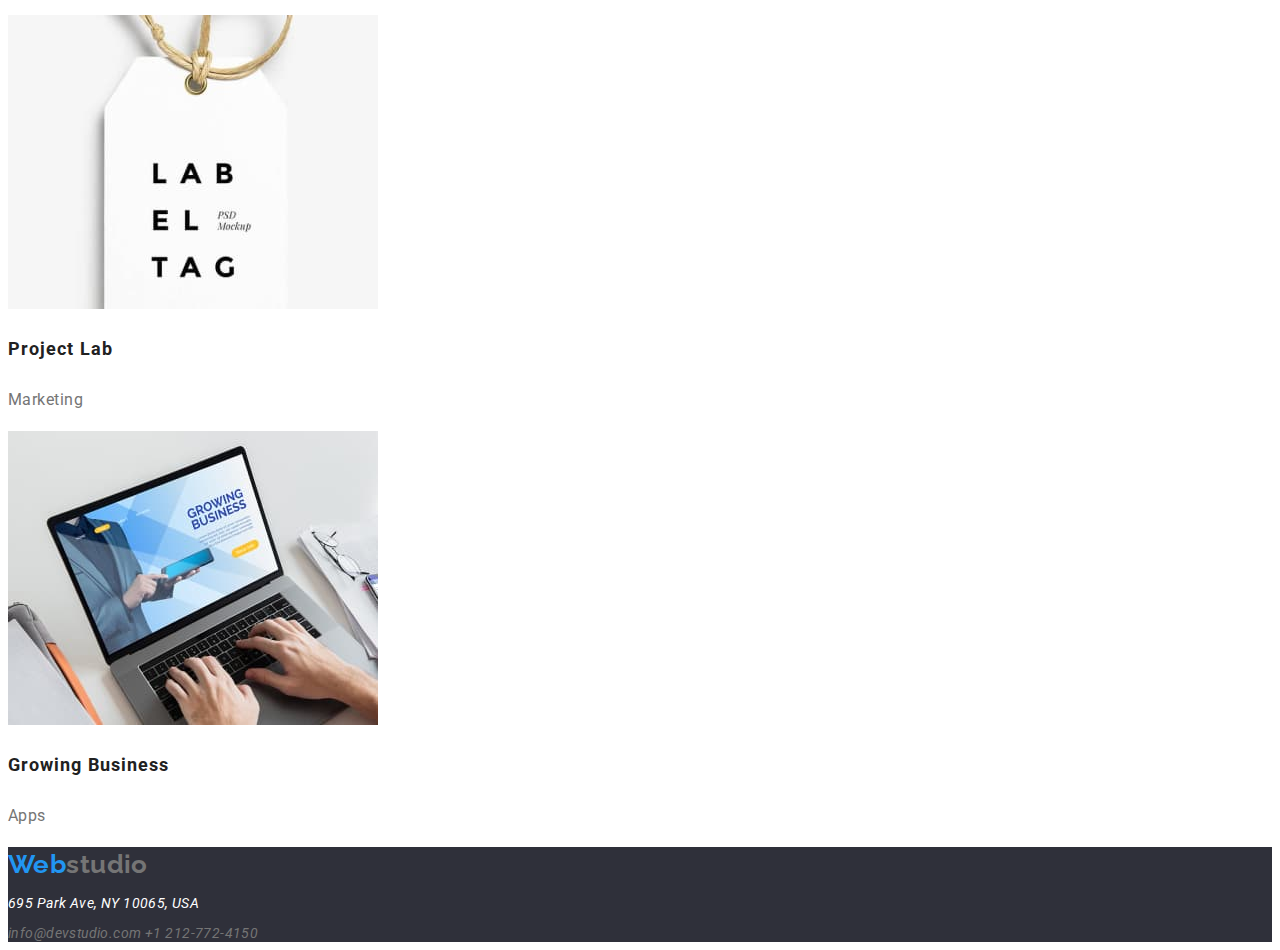
==== commit a34ff05d: "CSS Modified" ====
--- a/portofolio.html
+++ b/portofolio.html
@@ -33,58 +33,49 @@
         </ul>
         <section>
             <div>
-                <img src="images/technoduck.jpg" alt="Techno Duck Web-site" width="370">
+                <img src="images/technoduck.jpg" alt="Techno Duck Web-site" width="370" height="294">
                     <h3 class="project-name">Technoduck</h3>
                     <p class="project-type">Web-site</p>
-                </img>
             </div>
             <div>
                 <img src="images/poster.jpg" alt="Poster New Orlean vs Golden Star" width="370" height="294">
                     <h3 class="project-name">Poster New Orlean vs Golden Star</h3>
                     <p class="project-type">Design</p>
-                </img>
             </div>
             <div>
                 <img src="images/restaurant.jpg" alt="Seafood Restaurant" width="370" height="294">
                     <h3 class="project-name">Seafood Restaurant</h3>
                     <p class="project-type">Apps</p>
-                </img>
             </div>
             <div>
                 <img src="images/prime.jpg" alt="Project Prime" width="370" height="294">
                     <h3 class="project-name">Project Prime</h3>
                     <p class="project-type">Marketing</p>
-                </img>
             </div>
             <div>
                 <img src="images/boxes.jpg" alt="Project Boxes" width="370" height="294">
                     <h3 class="project-name">Project Boxes</h3>
                     <p class="project-type">Apps</p>
-                </img>
             </div>
             <div>
                 <img src="images/inspiration-no-borders.jpg" alt="Inspiration has no Borders" width="370" height="294">
                     <h3 class="project-name">Inspiration has no Borders</h3>
                     <p class="project-type">Web-site</p>
-                </img>
             </div>
             <div>
                 <img src="images/limited-edition.jpg" alt="Limited Edition" width="370" height="294">
                     <h3 class="project-name">Limited Edition</h3>
                     <p class="project-type">Design</p>
-                </img>
             </div>
             <div>
                 <img src="images/project-lab.jpg" alt="Project Lab" width="370" height="294">
                     <h3 class="project-name">Project Lab</h3>
                     <p class="project-type">Marketing</p>
-                </img>
             </div>
             <div>
                 <img src="images/growing-business.jpg" alt="Growing Business" width="370" height="294">
                     <h3 class="project-name">Growing Business</h3>
                     <p class="project-type">Apps</p>
-                </img>
             </div>
         </section>
     </main>  
@@ -92,8 +83,8 @@
         <a class="link logo-link" href="/index.html"><span>Web</span>studio</a>
         <address>
         <p class="adress-location">695 Park Ave, NY 10065, USA</p>
-        <a class="link footer-email-link" href="mailto:info@devstudio.com" class="email-link">info@devstudio.com</a>
-        <a class="link footer-phone-link" href="tel:+12127724150" class="phone-link">+1 212-772-4150</a>
+        <a class="link footer-email-link" href="mailto:info@devstudio.com" >info@devstudio.com</a>
+        <a class="link footer-phone-link" href="tel:+12127724150" >+1 212-772-4150</a>
         </address>
     </footer>
 </body>
--- a/css/styles.css
+++ b/css/styles.css
@@ -1,16 +1,17 @@
 body {
     background-color: #ffffff;
-    font-family: 'Roboto','Raleway', sans-serif;
+    font-family: 'Roboto', sans-serif;
     font-style: normal;
     font-weight: 400;
     font-size: 14px;
-    line-height: 24px;
+    line-height: 1.14;
     letter-spacing: 0.03em;
     color: #757575;
 }
 
  .link:hover, 
- .link:focus {
+ .link:focus
+ .link:active {
     color: #2196F3;
  }
 
@@ -24,8 +25,6 @@
  }
 
  .filter-button {
-    width: 120px;
-    height: 38px;
     background-color:#F5F4FA ;
     border-radius: 4px;
     cursor:pointer;
@@ -34,7 +33,7 @@
     font-style: normal;
     font-weight: 500;
     font-size: 16px;
-    line-height: 26px;
+    line-height: 1.625;
     text-align: center;
     letter-spacing: 0.03em;
     color: #212121;
@@ -55,7 +54,6 @@
 
 .logo-link {
    font-family: 'Raleway';
-   font-style: normal;
    font-weight: 700;
    font-size: 26px;
    line-height:1.36;
@@ -66,8 +64,6 @@
 }
 
 .description-list-title{
-   font-family: 'Roboto';
-   font-style: normal;
    font-weight: 700;
    font-size: 14px;
    line-height: 1.14;
@@ -77,9 +73,6 @@
 }
 
 .description-list-par {
-   font-family: 'Roboto';
-   font-style: normal;
-   font-weight: 400;
    font-size: 14px;
    line-height: 1.71;
    letter-spacing: 0.03em;
@@ -87,8 +80,6 @@
 }
 
 .description-we-do {
-   font-family: 'Roboto';
-   font-style: normal;
    font-weight: 700;
    font-size: 36px;
    line-height: 1.16;
@@ -97,8 +88,6 @@
 }
 
 .our-team-title {
-   font-family: 'Roboto';
-   font-style: normal;
    font-weight: 700;
    font-size: 36px;
    line-height: 1.16;
@@ -107,7 +96,6 @@
 }
 
 .team-name {
-   font-family: 'Roboto';
    font-style: normal;
    font-weight: 500;
    font-size: 16px;
@@ -116,9 +104,6 @@
 }
 
 .team-role {
-   font-family: 'Roboto';
-   font-style: normal;
-   font-weight: 400;
    font-size: 16px;
    line-height: 1.18;
    letter-spacing: 0.03em;
@@ -126,8 +111,6 @@
 }
 
 .project-name {
-   font-family: 'Roboto';
-   font-style: normal;
    font-weight: 700;
    font-size: 18px;
    line-height: 2;
@@ -136,9 +119,6 @@
 }
 
 .project-type {
-   font-family: 'Roboto';
-   font-style: normal;
-   font-weight: 400;
    font-size: 16px;
    line-height: 1.875;
    letter-spacing: 0.03em;
@@ -146,7 +126,6 @@
 }
 
 .nav-link, .header-email-link, .header-phone-link {
-   font-family: 'Roboto';
    font-style: normal;
    font-weight: 500;
    font-size: 14px;
@@ -156,9 +135,6 @@
 }
 
 .adress-location {
-   font-family: 'Roboto';
-   font-style: normal;
-   font-weight: 400;
    font-size: 14px;
    line-height: 1.14;
    letter-spacing: 0.03em;
@@ -170,18 +146,13 @@
 }
 
 .footer-email-link , .footer-phone-link {
-   font-family: 'Roboto';
-   font-style: normal;
-   font-weight: 400;
    font-size: 14px;
-   line-height: 16px;
+   line-height: 1.14;
    letter-spacing: 0.03em;
 }
 
 
 .request-section-intro {
-   font-family: 'Roboto';
-   font-style: normal;
    font-weight: 900;
    font-size: 44px;
    line-height: 60px;
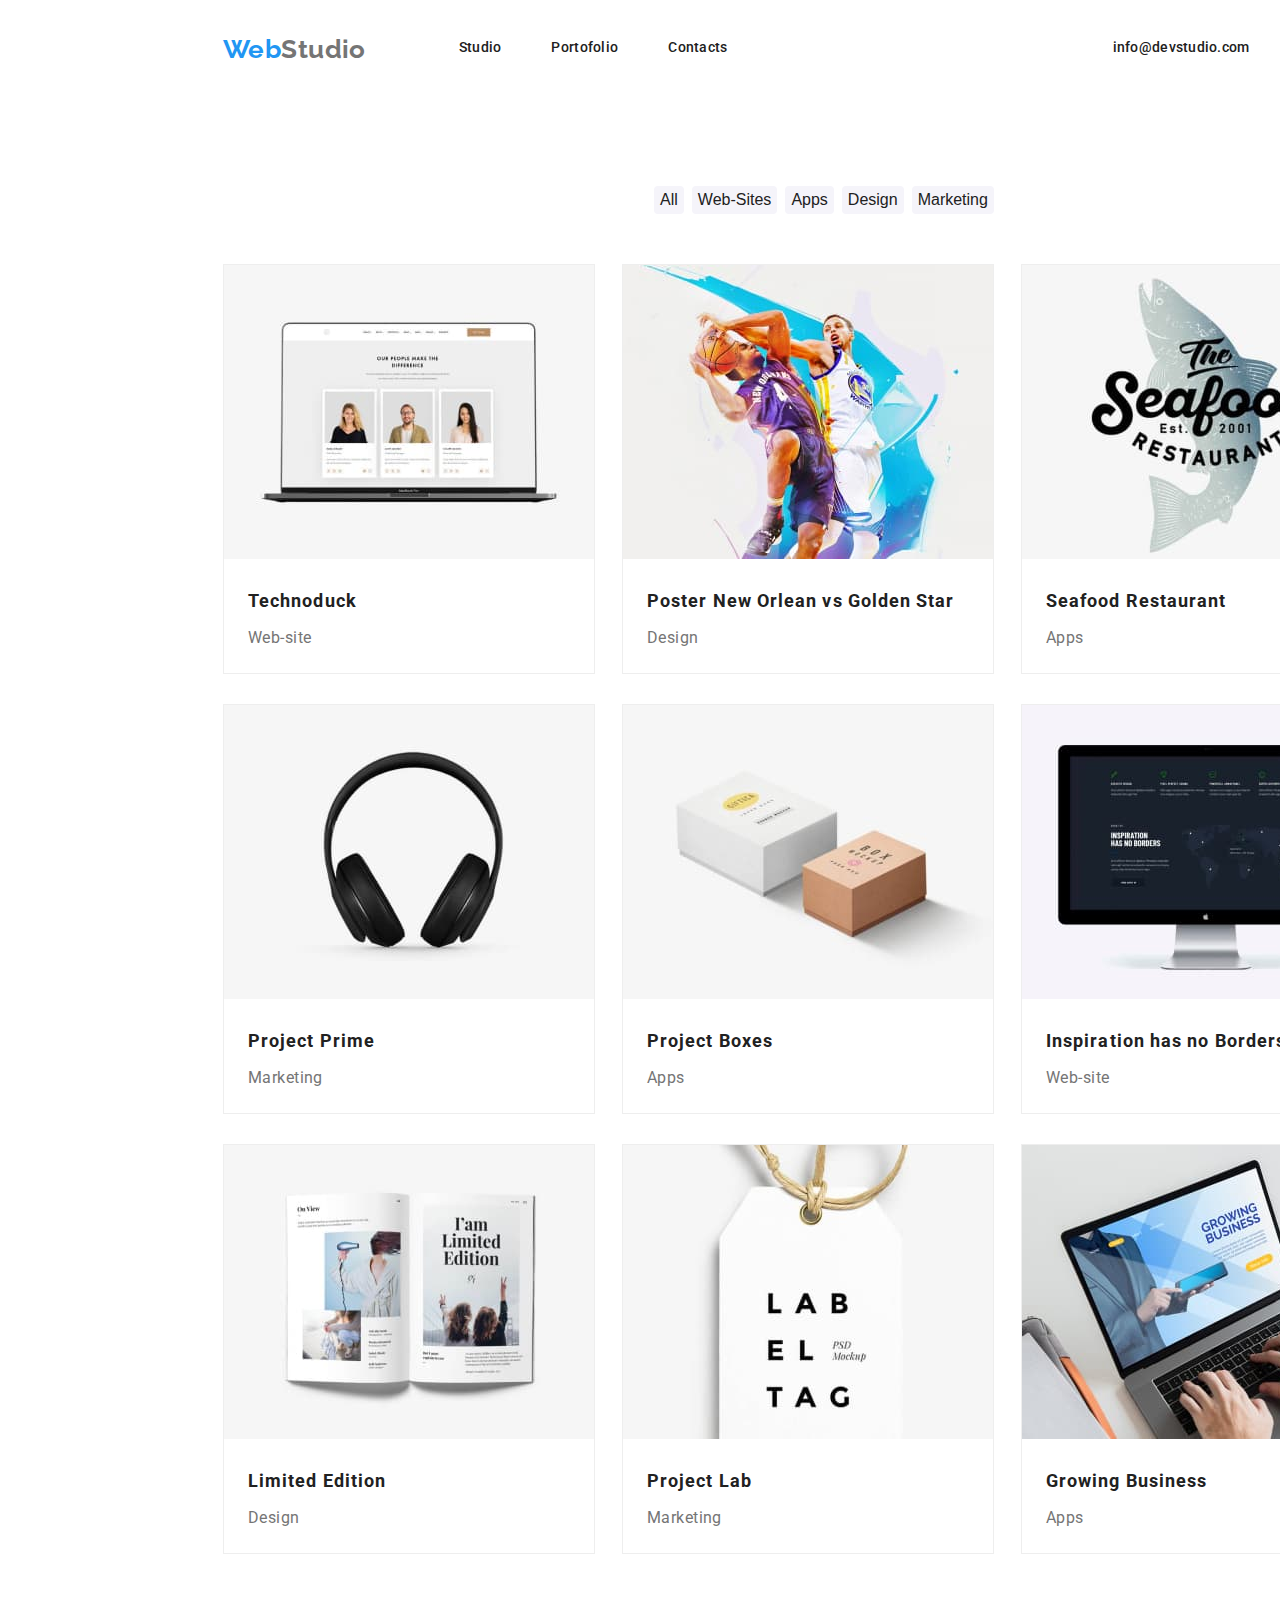
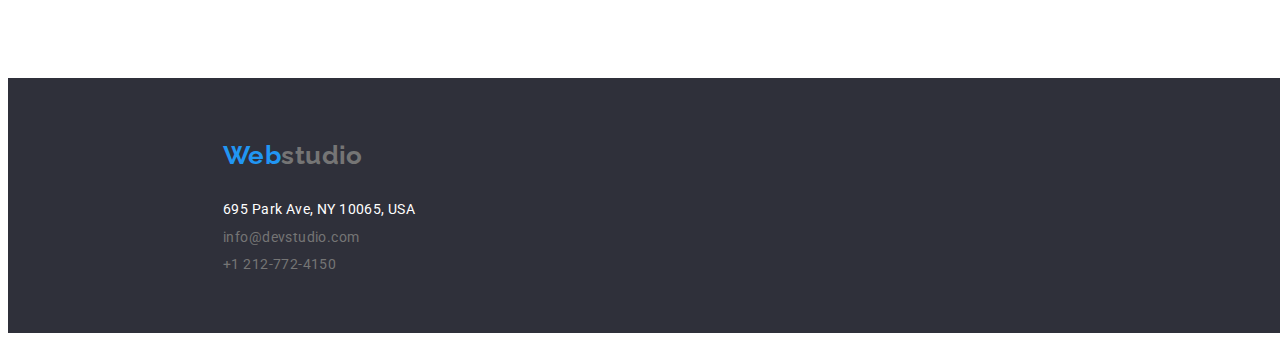
==== commit 502454e8: "homework3" ====
--- a/portofolio.html
+++ b/portofolio.html
@@ -12,18 +12,21 @@
 </head>
 <body>
     <header>
-        <a class="link logo-link" href="index.html" ><span>Web</span>Studio</a>
+    <div class="logo"><a class="link logo-link" href="index.html" ><span>Web</span>Studio</a></div>
         <nav>
             <ul class="list nav-list">
-                <li><a class="link nav-link" href="/studio.html" >Studio</a></li>
-                <li><a class="link nav-link" href="/portofolio.html" >Portofolio</a></li>
-                <li><a class="link nav-link" href="/contacts.html" >Contacts</a></li>
+                <li><a class="link nav-link studio" href="/studio.html" >Studio</a></li>
+                <li><a class="link nav-link portofolio" href="/portofolio.html" >Portofolio</a></li>
+                <li><a class="link nav-link contacts" href="/contacts.html" >Contacts</a></li>
             </ul>
         </nav>
+        <div class="contact-info">
         <a class="link header-email-link " href="mailto:info@devstudio.com" >info@devstudio.com</a>
         <a class="link header-phone-link" href="tel:+12127724150" >+1 212-772-4150</a>
+        </div>
     </header>
     <main>
+        <section class="section">
         <ul class="list filter-list">
             <li><button type="button" class="filter-button">All</button></li>
             <li><button type="button" class="filter-button">Web-Sites</button></li>
@@ -31,48 +34,49 @@
             <li><button type="button" class="filter-button">Design</button></li>
             <li><button type="button" class="filter-button">Marketing</button></li>
         </ul>
-        <section>
-            <div>
+    </section>
+        <section class="projects">
+            <div class="project">
                 <img src="images/technoduck.jpg" alt="Techno Duck Web-site" width="370" height="294">
                     <h3 class="project-name">Technoduck</h3>
                     <p class="project-type">Web-site</p>
             </div>
-            <div>
+            <div class="project">
                 <img src="images/poster.jpg" alt="Poster New Orlean vs Golden Star" width="370" height="294">
                     <h3 class="project-name">Poster New Orlean vs Golden Star</h3>
                     <p class="project-type">Design</p>
             </div>
-            <div>
+            <div class="project">
                 <img src="images/restaurant.jpg" alt="Seafood Restaurant" width="370" height="294">
                     <h3 class="project-name">Seafood Restaurant</h3>
                     <p class="project-type">Apps</p>
             </div>
-            <div>
+            <div class="project">
                 <img src="images/prime.jpg" alt="Project Prime" width="370" height="294">
                     <h3 class="project-name">Project Prime</h3>
                     <p class="project-type">Marketing</p>
             </div>
-            <div>
+            <div class="project">
                 <img src="images/boxes.jpg" alt="Project Boxes" width="370" height="294">
                     <h3 class="project-name">Project Boxes</h3>
                     <p class="project-type">Apps</p>
             </div>
-            <div>
+            <div class="project">
                 <img src="images/inspiration-no-borders.jpg" alt="Inspiration has no Borders" width="370" height="294">
                     <h3 class="project-name">Inspiration has no Borders</h3>
                     <p class="project-type">Web-site</p>
             </div>
-            <div>
+            <div class="project">
                 <img src="images/limited-edition.jpg" alt="Limited Edition" width="370" height="294">
                     <h3 class="project-name">Limited Edition</h3>
                     <p class="project-type">Design</p>
             </div>
-            <div>
+            <div class="project">
                 <img src="images/project-lab.jpg" alt="Project Lab" width="370" height="294">
                     <h3 class="project-name">Project Lab</h3>
                     <p class="project-type">Marketing</p>
             </div>
-            <div>
+            <div class="project">
                 <img src="images/growing-business.jpg" alt="Growing Business" width="370" height="294">
                     <h3 class="project-name">Growing Business</h3>
                     <p class="project-type">Apps</p>
@@ -80,8 +84,8 @@
         </section>
     </main>  
     <footer class="main-footer">
-        <a class="link logo-link" href="/index.html"><span>Web</span>studio</a>
-        <address>
+        <div class="logo-footer"><a class="link logo-link" href="/index.html"><span>Web</span>studio</a></div>
+        <address class="address">
         <p class="adress-location">695 Park Ave, NY 10065, USA</p>
         <a class="link footer-email-link" href="mailto:info@devstudio.com" >info@devstudio.com</a>
         <a class="link footer-phone-link" href="tel:+12127724150" >+1 212-772-4150</a>
--- a/css/styles.css
+++ b/css/styles.css
@@ -7,17 +7,46 @@
     line-height: 1.14;
     letter-spacing: 0.03em;
     color: #757575;
-}
-
+    width:1600px;
+}
+
+*,
+*::before,
+*::after {
+  box-sizing: border-box;
+}
+
+.section {
+   padding-top:94px;
+}
+.container {
+   width:1200px;
+   margin:auto;
+}
+
+header {
+   display:flex;
+}
+
+:root {
+   --button-link-action: #2196f3;
+   --small-title:#212121;
+   --description-text:#757575;
+   --imp-text:#ffffff;
+   --button-background:#f5f4fa;
+   --section-color:#2f303a;
+}
+
+/* Clasa parinte pentru link-uri (header/footer/nav) */
  .link:hover, 
  .link:focus
  .link:active {
-    color: #2196F3;
+    color: var(--button-link-action);
  }
 
  .link {
     text-decoration: none;
-    color:#757575;
+    color:var(--description-text);
  }
 
  .list {
@@ -25,31 +54,33 @@
  }
 
  .filter-button {
-    background-color:#F5F4FA ;
+    background-color:var(--button-background) ;
     border-radius: 4px;
     cursor:pointer;
     border:4px;
-    font-family: 'Roboto';
-    font-style: normal;
     font-weight: 500;
     font-size: 16px;
     line-height: 1.625;
     text-align: center;
-    letter-spacing: 0.03em;
-    color: #212121;
+    color: var(--small-title);
+    margin-right:8px;
  }
 
 .filter-button:hover,
 .filter-button:focus,
 .filter-button:active {
-   background-color: #2196F3;
-   color:#ffffff; 
+   background-color: var(--button-link-action);
+   color:var(--imp-text); 
 }
 
 .request-button {
-   background-color:#2196F3;
-   color:#ffffff;
+   background-color:var(--button-link-action);
+   color:var(--imp-text);
    cursor:pointer;
+   font-weight:500;
+   padding:10px 19px 10px 20px;
+   margin:30px 700px 200px 700px;
+   width:200px;
 }
 
 .logo-link {
@@ -60,23 +91,35 @@
 }
 
 .logo-link span {
-   color:#2196F3;
+   color:var(--button-link-action);
+}
+
+.nav-list {
+   display:flex;
+   flex-direction:row;
+   margin:0px;
+   padding:32px 0px 32px 0px;
+}
+.studio {
+   padding:32px 50px 32px 93px;
+}
+.portofolio {
+   padding-right:50px;
 }
 
 .description-list-title{
    font-weight: 700;
-   font-size: 14px;
-   line-height: 1.14;
-   letter-spacing: 0.03em;
    text-transform: uppercase;
-   color: #212121;
+   color: var(--small-title);
+   padding-bottom:10px;
+   margin:0px;
 }
 
 .description-list-par {
-   font-size: 14px;
    line-height: 1.71;
-   letter-spacing: 0.03em;
-   color: #757575;
+   color: var(--description-text);
+   margin:0px;
+   width:270px;
 }
 
 .description-we-do {
@@ -84,7 +127,8 @@
    font-size: 36px;
    line-height: 1.16;
    text-align: center;
-   letter-spacing: 0.03em;
+   padding-bottom:50px;
+   margin:0px;
 }
 
 .our-team-title {
@@ -92,22 +136,20 @@
    font-size: 36px;
    line-height: 1.16;
    text-align: center;
-   letter-spacing: 0.03em;
+   padding-bottom:50px;
+   margin:0px;
 }
 
 .team-name {
-   font-style: normal;
    font-weight: 500;
    font-size: 16px;
    line-height: 1.18;
-   letter-spacing: 0.03em;
 }
 
 .team-role {
    font-size: 16px;
    line-height: 1.18;
-   letter-spacing: 0.03em;
-   color: #757575;
+   color: var(--description-text);
 }
 
 .project-name {
@@ -115,53 +157,138 @@
    font-size: 18px;
    line-height: 2;
    letter-spacing: 0.06em;
-   color: #212121;
+   color: var(--small-title);
+   padding:20px 0px 4px 24px;
+   margin:0px;
 }
 
 .project-type {
    font-size: 16px;
    line-height: 1.875;
-   letter-spacing: 0.03em;
-   color: #757575;
-}
-
+   color: var(--description-text);
+   padding:0px 0px 20px 24px;
+   margin:0px;
+}
 .nav-link, .header-email-link, .header-phone-link {
-   font-style: normal;
    font-weight: 500;
-   font-size: 14px;
-   line-height: 1.14;
    letter-spacing: 0.02em;
-   color: #212121;
+   color: var(--small-title);
 }
 
 .adress-location {
-   font-size: 14px;
-   line-height: 1.14;
-   letter-spacing: 0.03em;
-   color: #FFFFFF;
+   color: var(--imp-text);
+   padding-bottom:12px;
+   margin:0px;
 }
 
 .main-footer {
-   background-color: #2F303A;
-}
-
-.footer-email-link , .footer-phone-link {
-   font-size: 14px;
-   line-height: 1.14;
-   letter-spacing: 0.03em;
-}
-
+   background-color: var(--section-color);
+   padding-left:215px;
+}
 
 .request-section-intro {
    font-weight: 900;
    font-size: 44px;
-   line-height: 60px;
+   line-height: 1.36;
    text-align: center;
    letter-spacing: 0.06em;
    text-transform: uppercase;
-   color: #FFFFFF;
+   color: var(--imp-text);
+   padding:106px 452px 30px 452px;
+   margin:0px;
 }
 
 .request-section {
-   background-color: #2F303A;
-}+   background-color: var(--section-color);
+}
+
+.filter-list li {
+   display: inline;
+}
+
+.our-team {
+   background-color:#f5f4fa;
+   padding-bottom:94px;
+}
+
+.logo {
+   padding:24px 0px 25px 215px;
+}
+.contact-info {
+   padding:32px 0px 32px 0px;
+}
+
+.header-email-link {
+   padding:32px 40px 32px 385px;
+}
+
+.we-do {
+   padding-left:215px;
+   padding-right:215px;
+   padding-bottom:94px;
+}
+.team-members{
+   display:flex;
+}
+.writingcode{
+   padding-right:30px;
+}
+.designing {
+   padding-right:30px;
+}
+
+.description-list {
+   display:flex;
+   justify-content: space-evenly;
+   padding:0px 215px;
+   margin:0px;
+}
+
+.description-list-par:nth-child(-n+3) {
+   margin-right:30px;
+}
+
+.team-members {
+   padding-left:215px;
+   padding-right:316px;
+}
+
+.member:nth-child(-n+3) {
+   padding-right:30px;
+}
+.address {
+   font-style:normal;
+   display:flex;
+   flex-direction:column;
+   padding-bottom:60px;
+}
+
+.footer-email-link {
+   padding-bottom:12px;
+}
+
+.logo-footer {
+   padding:60px 0px 28px 0px;
+}
+
+
+.filter-list {
+   display:flex;
+   justify-content:center;
+   padding-bottom:50px;
+   margin:0px;
+}
+
+.projects {
+   display:flex;
+   justify-content:space-between;
+   flex-wrap:wrap;
+   padding-left:215px;
+   padding-right:215px;
+   padding-bottom:94px;
+}
+
+.project {
+   margin-bottom:30px;
+   border: 1px solid #eeeeee;
+}
